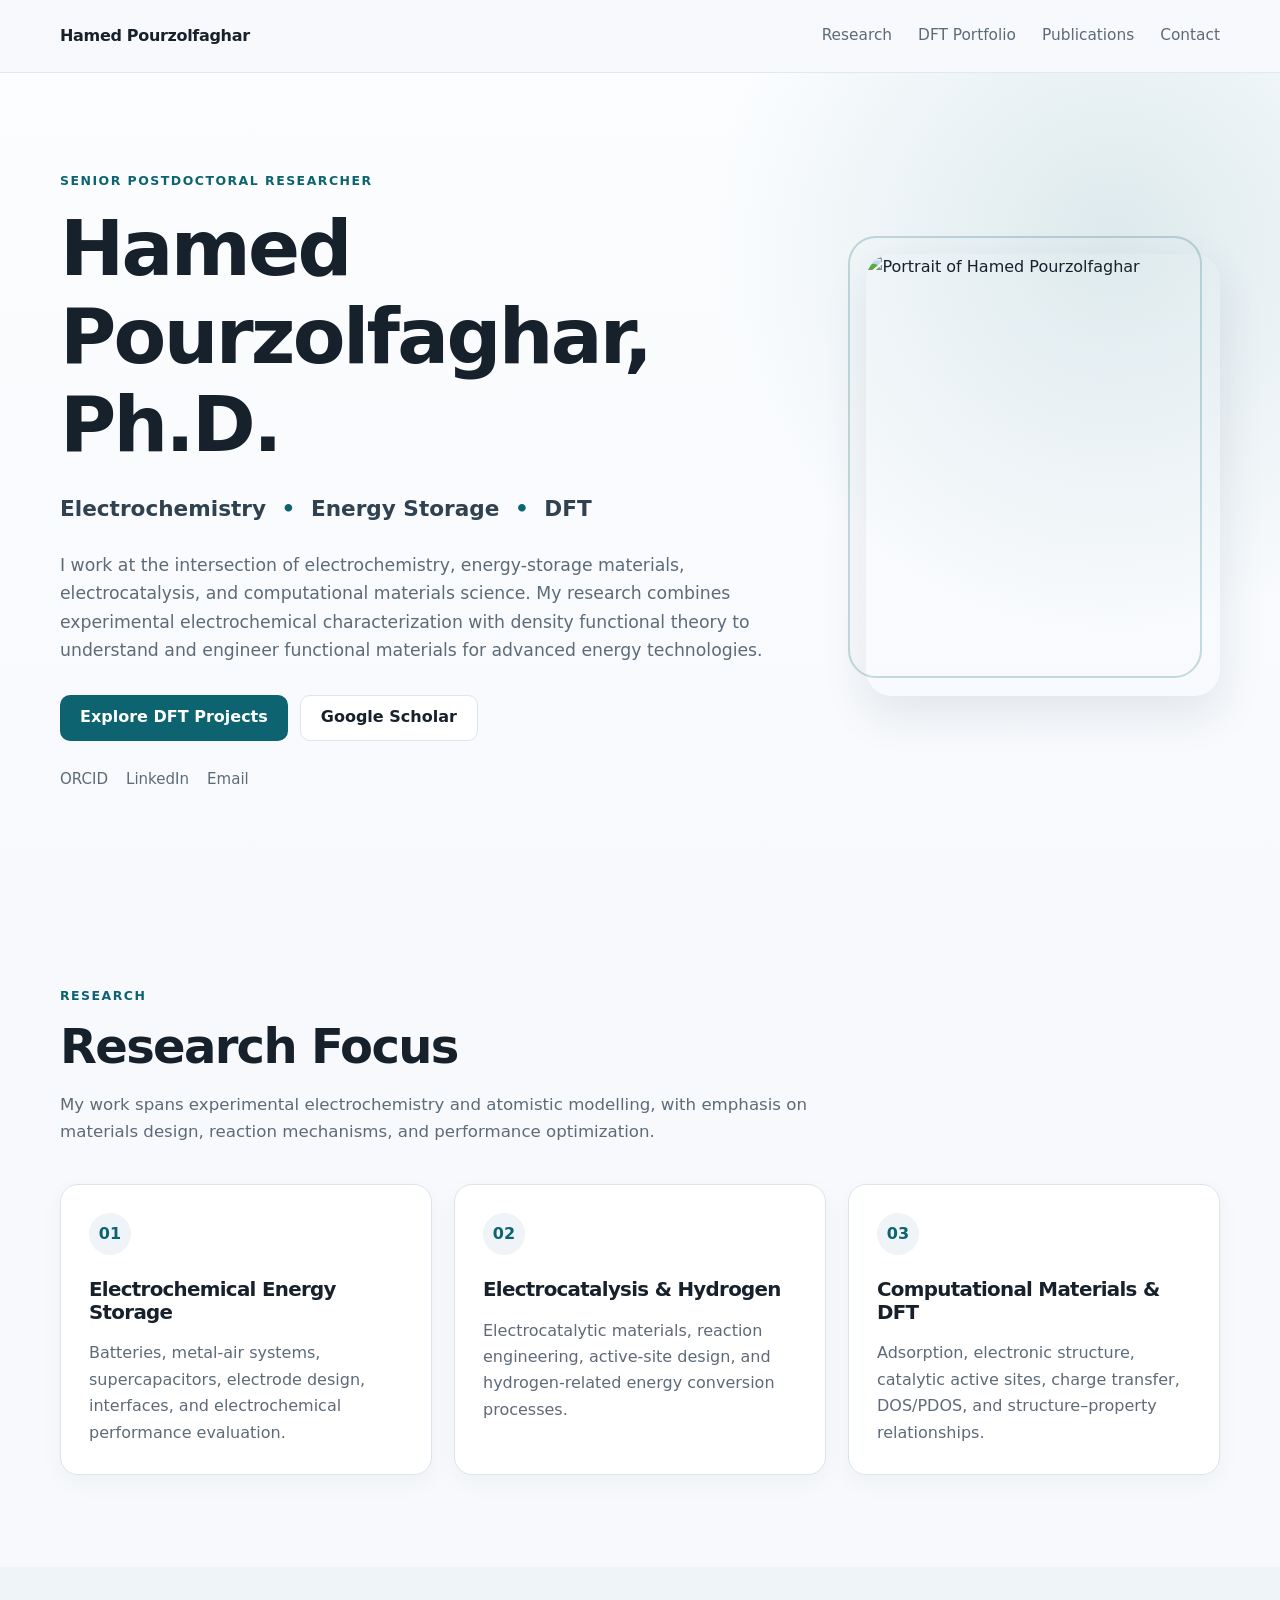
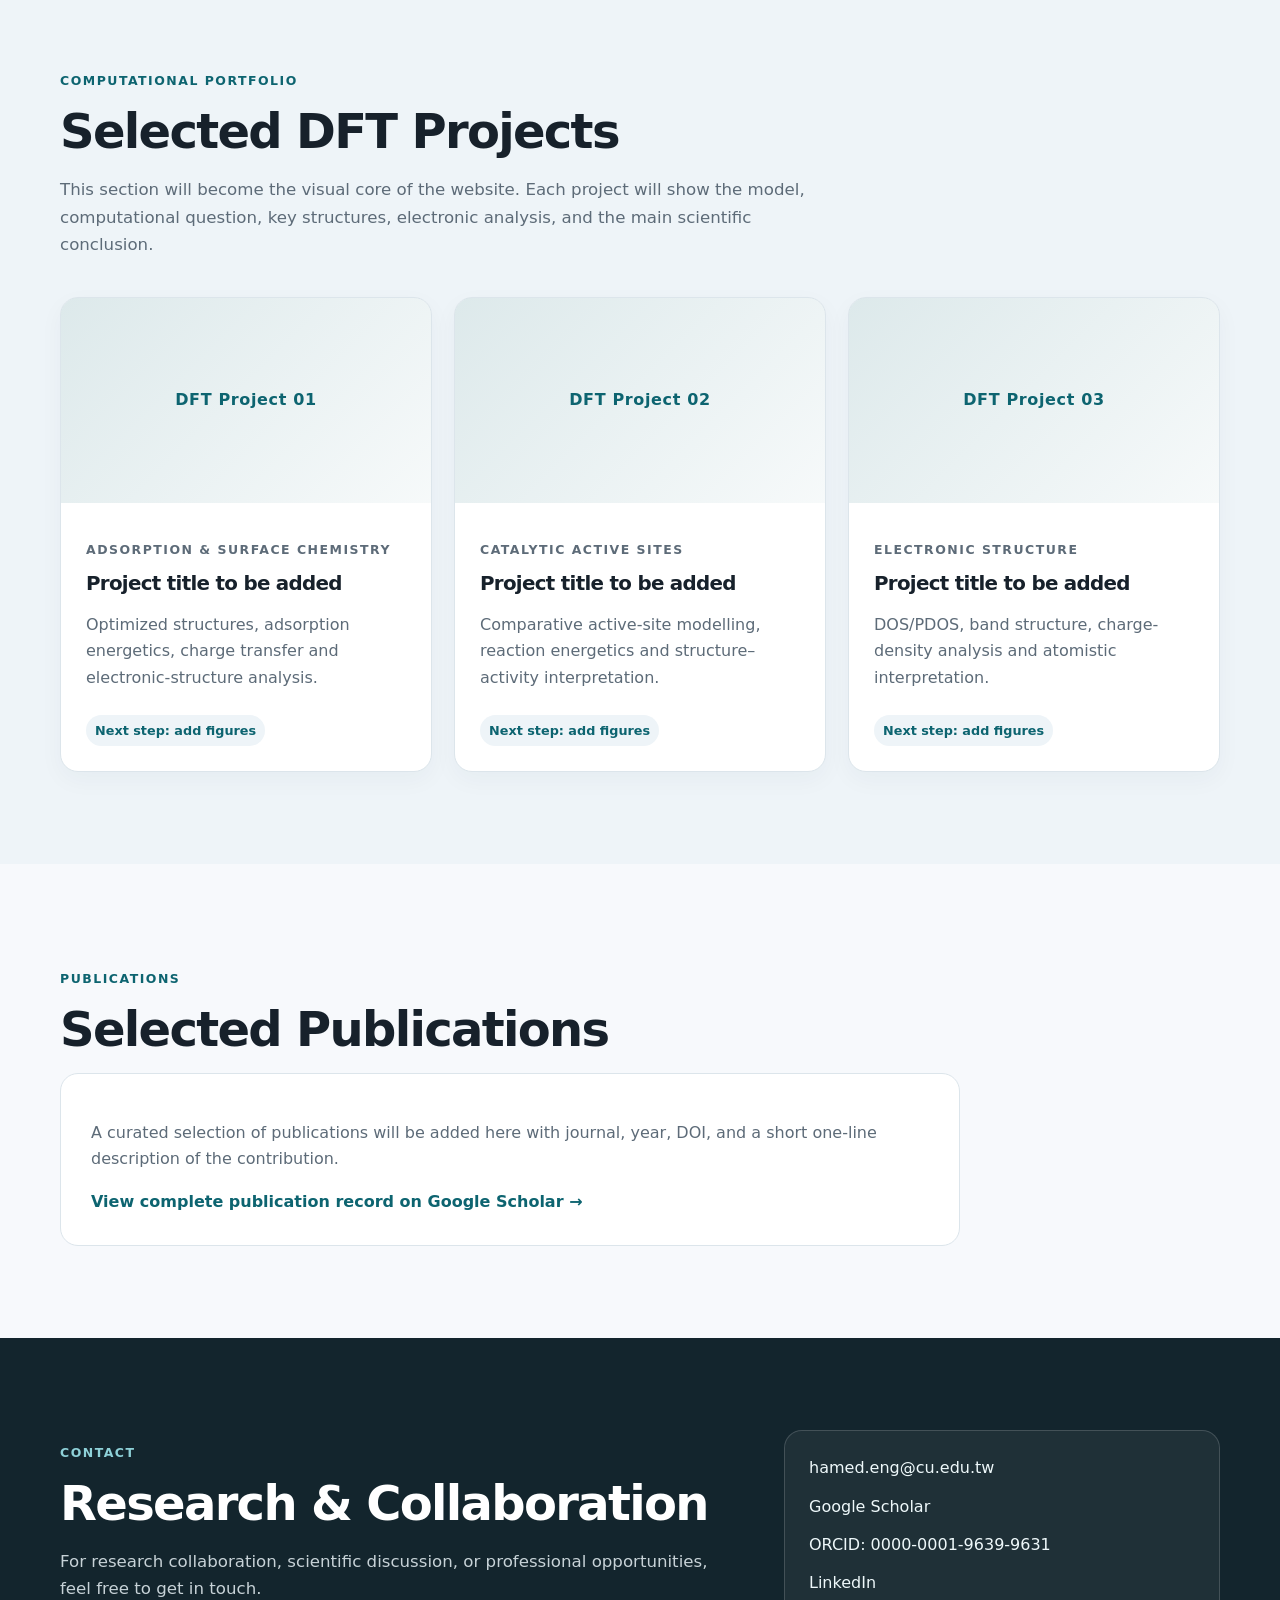
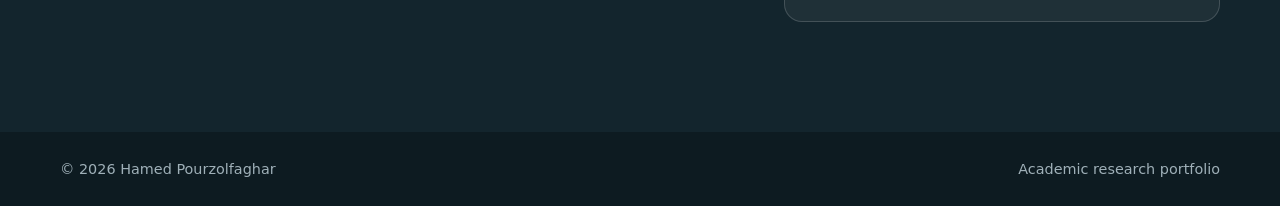
==== index.html @ c86c89e7 "Add files via upload" ====
<!DOCTYPE html>
<html lang="en">
<head>
  <meta charset="UTF-8">
  <meta name="viewport" content="width=device-width, initial-scale=1.0">
  <meta name="description" content="Hamed Pourzolfaghar — Senior Postdoctoral Researcher in Electrochemistry, Energy Storage and Density Functional Theory (DFT).">
  <title>Hamed Pourzolfaghar | Researcher</title>
  <link rel="stylesheet" href="style.css">
</head>
<body>
  <header class="site-header">
    <div class="container nav-wrap">
      <a class="brand" href="#home">Hamed Pourzolfaghar</a>
      <nav class="nav" aria-label="Main navigation">
        <a href="#research">Research</a>
        <a href="#dft">DFT Portfolio</a>
        <a href="#publications">Publications</a>
        <a href="#contact">Contact</a>
      </nav>
    </div>
  </header>

  <main>
    <section class="hero" id="home">
      <div class="container hero-grid">
        <div class="hero-copy">
          <p class="eyebrow">Senior Postdoctoral Researcher</p>
          <h1>Hamed Pourzolfaghar, Ph.D.</h1>
          <p class="tagline">Electrochemistry <span>•</span> Energy Storage <span>•</span> DFT</p>
          <p class="intro">
            I work at the intersection of electrochemistry, energy-storage materials,
            electrocatalysis, and computational materials science. My research combines
            experimental electrochemical characterization with density functional theory
            to understand and engineer functional materials for advanced energy technologies.
          </p>
          <div class="hero-actions">
            <a class="btn primary" href="#dft">Explore DFT Projects</a>
            <a class="btn secondary" href="https://scholar.google.com/citations?user=iEouX6wAAAAJ&hl=en" target="_blank" rel="noopener">Google Scholar</a>
          </div>
          <div class="profile-links">
            <a href="https://orcid.org/0000-0001-9639-9631" target="_blank" rel="noopener">ORCID</a>
            <a href="https://www.linkedin.com/in/hamed-pourzolfaghar-phd-41b83231/" target="_blank" rel="noopener">LinkedIn</a>
            <a href="mailto:hamed.eng@cu.edu.tw">Email</a>
          </div>
        </div>

        <div class="hero-photo-wrap">
          <img class="hero-photo" src="assets/hamed-pourzolfaghar.jpg" alt="Portrait of Hamed Pourzolfaghar">
        </div>
      </div>
    </section>

    <section class="section" id="research">
      <div class="container">
        <p class="section-kicker">Research</p>
        <h2>Research Focus</h2>
        <p class="section-lead">
          My work spans experimental electrochemistry and atomistic modelling, with emphasis
          on materials design, reaction mechanisms, and performance optimization.
        </p>

        <div class="card-grid three">
          <article class="card">
            <div class="card-number">01</div>
            <h3>Electrochemical Energy Storage</h3>
            <p>Batteries, metal-air systems, supercapacitors, electrode design, interfaces, and electrochemical performance evaluation.</p>
          </article>

          <article class="card">
            <div class="card-number">02</div>
            <h3>Electrocatalysis & Hydrogen</h3>
            <p>Electrocatalytic materials, reaction engineering, active-site design, and hydrogen-related energy conversion processes.</p>
          </article>

          <article class="card">
            <div class="card-number">03</div>
            <h3>Computational Materials & DFT</h3>
            <p>Adsorption, electronic structure, catalytic active sites, charge transfer, DOS/PDOS, and structure–property relationships.</p>
          </article>
        </div>
      </div>
    </section>

    <section class="section alt" id="dft">
      <div class="container">
        <p class="section-kicker">Computational Portfolio</p>
        <h2>Selected DFT Projects</h2>
        <p class="section-lead">
          This section will become the visual core of the website. Each project will show
          the model, computational question, key structures, electronic analysis, and the
          main scientific conclusion.
        </p>

        <div class="project-grid">
          <article class="project-card">
            <div class="project-placeholder">DFT Project 01</div>
            <div class="project-content">
              <p class="project-type">Adsorption & Surface Chemistry</p>
              <h3>Project title to be added</h3>
              <p>Optimized structures, adsorption energetics, charge transfer and electronic-structure analysis.</p>
              <span class="status">Next step: add figures</span>
            </div>
          </article>

          <article class="project-card">
            <div class="project-placeholder">DFT Project 02</div>
            <div class="project-content">
              <p class="project-type">Catalytic Active Sites</p>
              <h3>Project title to be added</h3>
              <p>Comparative active-site modelling, reaction energetics and structure–activity interpretation.</p>
              <span class="status">Next step: add figures</span>
            </div>
          </article>

          <article class="project-card">
            <div class="project-placeholder">DFT Project 03</div>
            <div class="project-content">
              <p class="project-type">Electronic Structure</p>
              <h3>Project title to be added</h3>
              <p>DOS/PDOS, band structure, charge-density analysis and atomistic interpretation.</p>
              <span class="status">Next step: add figures</span>
            </div>
          </article>
        </div>
      </div>
    </section>

    <section class="section" id="publications">
      <div class="container">
        <p class="section-kicker">Publications</p>
        <h2>Selected Publications</h2>
        <div class="publication-box">
          <p>
            A curated selection of publications will be added here with journal, year,
            DOI, and a short one-line description of the contribution.
          </p>
          <a class="text-link" href="https://scholar.google.com/citations?user=iEouX6wAAAAJ&hl=en" target="_blank" rel="noopener">
            View complete publication record on Google Scholar →
          </a>
        </div>
      </div>
    </section>

    <section class="section contact-section" id="contact">
      <div class="container contact-grid">
        <div>
          <p class="section-kicker">Contact</p>
          <h2>Research & Collaboration</h2>
          <p class="section-lead">
            For research collaboration, scientific discussion, or professional opportunities,
            feel free to get in touch.
          </p>
        </div>
        <div class="contact-card">
          <a href="mailto:hamed.eng@cu.edu.tw">hamed.eng@cu.edu.tw</a>
          <a href="https://scholar.google.com/citations?user=iEouX6wAAAAJ&hl=en" target="_blank" rel="noopener">Google Scholar</a>
          <a href="https://orcid.org/0000-0001-9639-9631" target="_blank" rel="noopener">ORCID: 0000-0001-9639-9631</a>
          <a href="https://www.linkedin.com/in/hamed-pourzolfaghar-phd-41b83231/" target="_blank" rel="noopener">LinkedIn</a>
        </div>
      </div>
    </section>
  </main>

  <footer>
    <div class="container footer-wrap">
      <span>© <span id="year"></span> Hamed Pourzolfaghar</span>
      <span>Academic research portfolio</span>
    </div>
  </footer>

  <script>
    document.getElementById("year").textContent = new Date().getFullYear();
  </script>
</body>
</html>
---- style.css ----
/* Hamed Pourzolfaghar — academic portfolio */
:root {
  --bg: #f7f9fc;
  --surface: #ffffff;
  --surface-2: #eef4f8;
  --text: #17212b;
  --muted: #5d6b78;
  --accent: #0d6470;
  --accent-dark: #084c55;
  --line: #dce5eb;
  --shadow: 0 18px 45px rgba(25, 51, 64, 0.10);
  --radius: 18px;
  --max: 1160px;
}

* { box-sizing: border-box; }
html { scroll-behavior: smooth; }

body {
  margin: 0;
  font-family: Inter, ui-sans-serif, system-ui, -apple-system, BlinkMacSystemFont, "Segoe UI", sans-serif;
  color: var(--text);
  background: var(--bg);
  line-height: 1.65;
}

a { color: inherit; text-decoration: none; }
img { display: block; max-width: 100%; }

.container {
  width: min(calc(100% - 40px), var(--max));
  margin-inline: auto;
}

.site-header {
  position: sticky;
  top: 0;
  z-index: 100;
  background: rgba(247, 249, 252, 0.92);
  backdrop-filter: blur(12px);
  border-bottom: 1px solid rgba(220, 229, 235, 0.8);
}

.nav-wrap {
  min-height: 72px;
  display: flex;
  align-items: center;
  justify-content: space-between;
  gap: 30px;
}

.brand {
  font-weight: 750;
  letter-spacing: -0.02em;
}

.nav {
  display: flex;
  gap: 26px;
  color: var(--muted);
  font-size: 0.96rem;
}

.nav a:hover { color: var(--accent); }

.hero {
  padding: 86px 0 90px;
  background:
    radial-gradient(circle at 87% 20%, rgba(13, 100, 112, 0.12), transparent 31%),
    linear-gradient(180deg, #fbfdff 0%, var(--bg) 100%);
}

.hero-grid {
  display: grid;
  grid-template-columns: 1.35fr 0.65fr;
  align-items: center;
  gap: 72px;
}

.eyebrow, .section-kicker, .project-type {
  color: var(--accent);
  font-weight: 750;
  text-transform: uppercase;
  letter-spacing: 0.12em;
  font-size: 0.78rem;
}

h1, h2, h3 {
  line-height: 1.15;
  letter-spacing: -0.035em;
  margin-top: 0;
}

h1 {
  font-size: clamp(2.8rem, 6vw, 5rem);
  margin-bottom: 18px;
  max-width: 850px;
}

h2 {
  font-size: clamp(2rem, 4vw, 3rem);
  margin-bottom: 16px;
}

h3 {
  font-size: 1.24rem;
  margin-bottom: 10px;
}

.tagline {
  font-size: clamp(1.05rem, 2vw, 1.35rem);
  font-weight: 650;
  color: #304150;
}

.tagline span {
  color: var(--accent);
  padding: 0 8px;
}

.intro {
  color: var(--muted);
  font-size: 1.08rem;
  max-width: 760px;
  margin: 24px 0 30px;
}

.hero-actions {
  display: flex;
  gap: 12px;
  flex-wrap: wrap;
}

.btn {
  display: inline-flex;
  align-items: center;
  justify-content: center;
  min-height: 46px;
  padding: 0 20px;
  border-radius: 10px;
  font-weight: 700;
}

.btn.primary {
  background: var(--accent);
  color: white;
}

.btn.primary:hover { background: var(--accent-dark); }

.btn.secondary {
  background: var(--surface);
  border: 1px solid var(--line);
}

.profile-links {
  display: flex;
  gap: 18px;
  flex-wrap: wrap;
  margin-top: 26px;
  color: var(--muted);
  font-size: 0.94rem;
}

.profile-links a:hover { color: var(--accent); }

.hero-photo-wrap {
  position: relative;
}

.hero-photo-wrap::before {
  content: "";
  position: absolute;
  inset: -18px 18px 18px -18px;
  border: 2px solid rgba(13, 100, 112, 0.22);
  border-radius: 28px;
  z-index: 0;
}

.hero-photo {
  position: relative;
  z-index: 1;
  width: 100%;
  aspect-ratio: 4 / 5;
  object-fit: cover;
  object-position: 50% 34%;
  border-radius: 26px;
  box-shadow: var(--shadow);
}

.section {
  padding: 92px 0;
}

.section.alt {
  background: var(--surface-2);
}

.section-lead {
  color: var(--muted);
  max-width: 760px;
  margin-bottom: 38px;
  font-size: 1.04rem;
}

.card-grid {
  display: grid;
  gap: 22px;
}

.card-grid.three {
  grid-template-columns: repeat(3, minmax(0, 1fr));
}

.card {
  background: var(--surface);
  border: 1px solid var(--line);
  border-radius: var(--radius);
  padding: 28px;
  box-shadow: 0 8px 24px rgba(30, 54, 68, 0.04);
}

.card-number {
  width: 42px;
  height: 42px;
  display: grid;
  place-items: center;
  border-radius: 50%;
  background: var(--surface-2);
  color: var(--accent);
  font-weight: 800;
  margin-bottom: 24px;
}

.card p {
  color: var(--muted);
  margin-bottom: 0;
}

.project-grid {
  display: grid;
  grid-template-columns: repeat(3, minmax(0, 1fr));
  gap: 22px;
}

.project-card {
  overflow: hidden;
  border-radius: var(--radius);
  border: 1px solid var(--line);
  background: var(--surface);
  box-shadow: 0 8px 24px rgba(30, 54, 68, 0.04);
}

.project-placeholder {
  min-height: 205px;
  display: grid;
  place-items: center;
  background:
    linear-gradient(135deg, rgba(13,100,112,.14), rgba(13,100,112,.035)),
    repeating-linear-gradient(45deg, transparent, transparent 14px, rgba(255,255,255,.5) 14px, rgba(255,255,255,.5) 15px);
  color: var(--accent);
  font-weight: 800;
  letter-spacing: 0.04em;
}

.project-content { padding: 25px; }
.project-content p { color: var(--muted); }

.status {
  display: inline-block;
  margin-top: 8px;
  font-size: 0.8rem;
  font-weight: 700;
  color: var(--accent);
  background: var(--surface-2);
  padding: 5px 9px;
  border-radius: 999px;
}

.publication-box {
  background: var(--surface);
  border: 1px solid var(--line);
  border-radius: var(--radius);
  padding: 30px;
  max-width: 900px;
}

.publication-box p { color: var(--muted); }

.text-link {
  color: var(--accent);
  font-weight: 750;
}

.contact-section {
  background: #13252d;
  color: white;
}

.contact-section .section-kicker { color: #8ed1d8; }
.contact-section .section-lead { color: #c7d2d7; }

.contact-grid {
  display: grid;
  grid-template-columns: 1.2fr 0.8fr;
  gap: 70px;
  align-items: start;
}

.contact-card {
  display: grid;
  gap: 12px;
  padding: 24px;
  border: 1px solid rgba(255,255,255,.16);
  border-radius: var(--radius);
  background: rgba(255,255,255,.05);
}

.contact-card a {
  color: #eef8fa;
  word-break: break-word;
}

.contact-card a:hover { color: #8ed1d8; }

footer {
  background: #0d1b21;
  color: #9fb0b8;
  font-size: .9rem;
}

.footer-wrap {
  min-height: 74px;
  display: flex;
  align-items: center;
  justify-content: space-between;
  gap: 20px;
}

@media (max-width: 900px) {
  .hero-grid,
  .contact-grid {
    grid-template-columns: 1fr;
  }

  .hero-photo-wrap {
    max-width: 440px;
    order: -1;
  }

  .card-grid.three,
  .project-grid {
    grid-template-columns: 1fr;
  }

  .nav {
    gap: 14px;
    font-size: .88rem;
  }
}

@media (max-width: 650px) {
  .site-header {
    position: static;
  }

  .nav-wrap {
    align-items: flex-start;
    flex-direction: column;
    padding: 18px 0;
  }

  .nav {
    flex-wrap: wrap;
  }

  .hero {
    padding-top: 46px;
  }

  .section {
    padding: 68px 0;
  }

  .footer-wrap {
    align-items: flex-start;
    flex-direction: column;
    padding: 20px 0;
  }
}
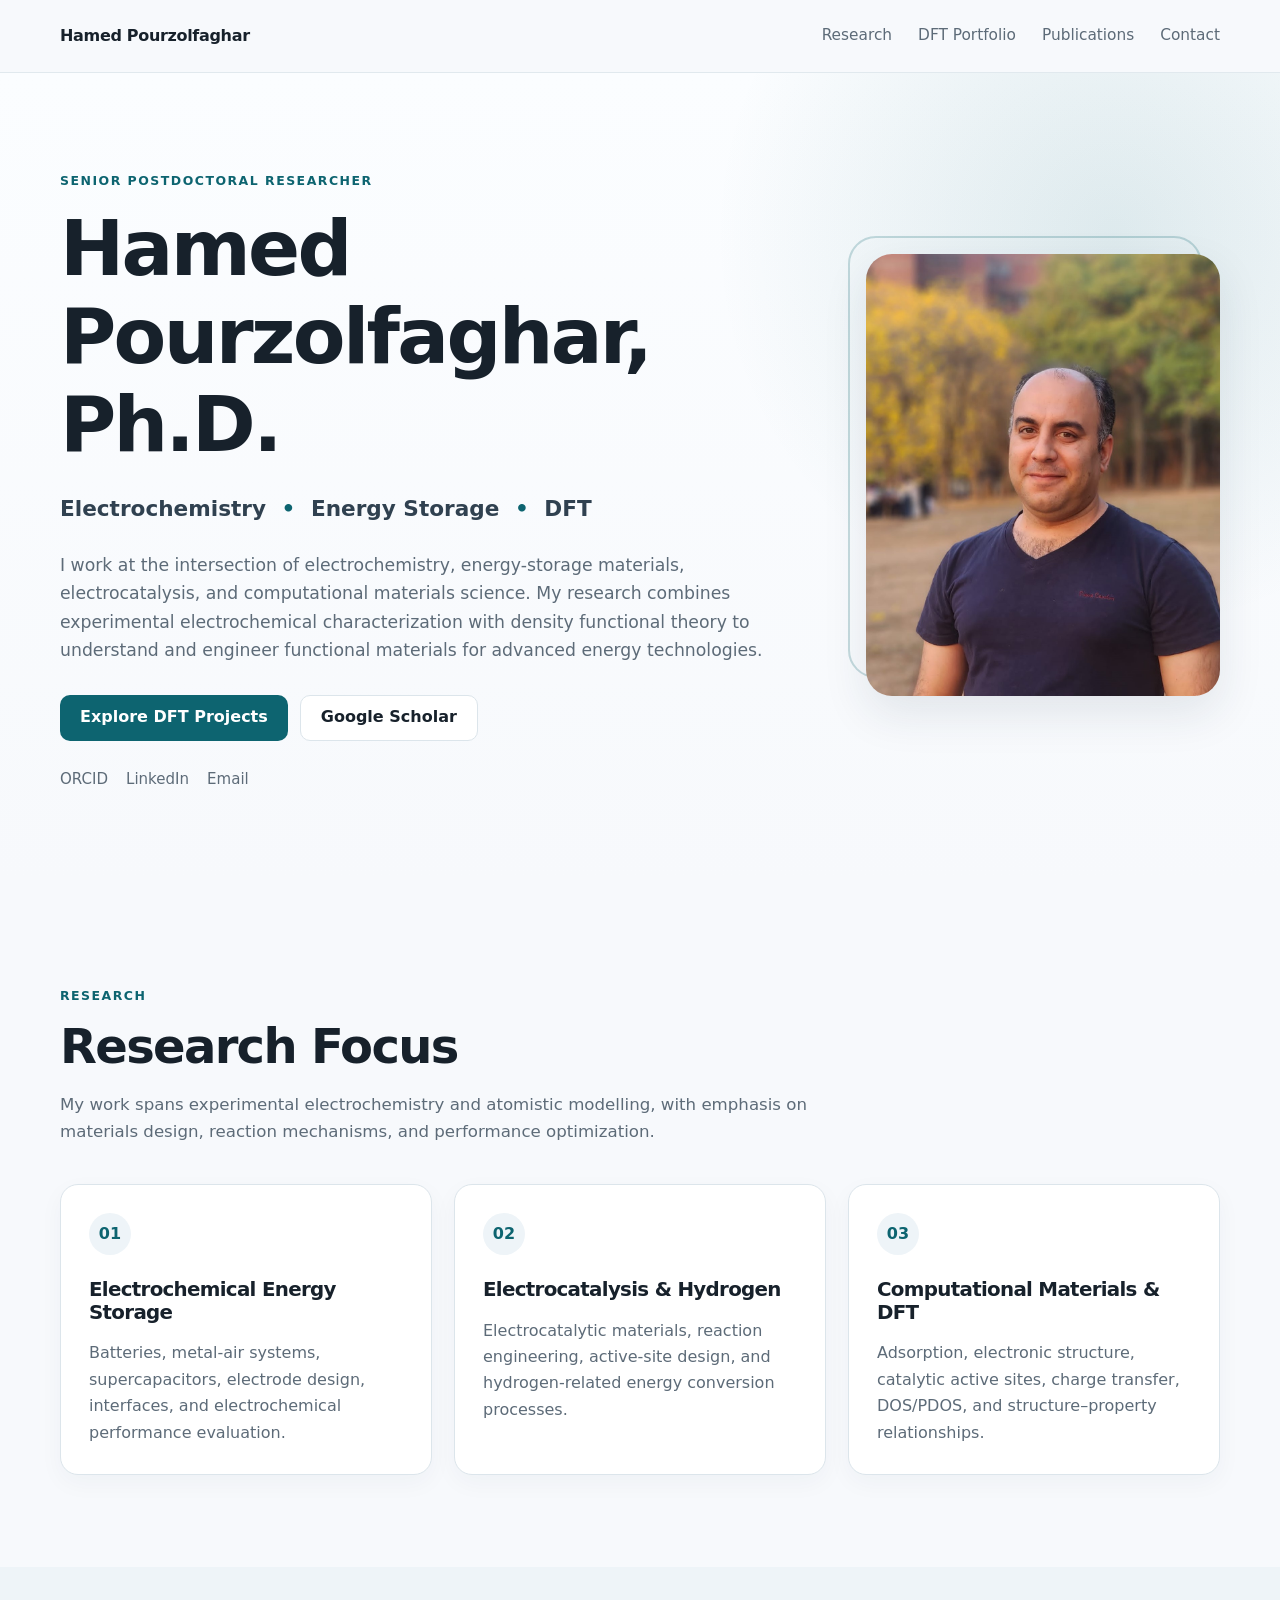
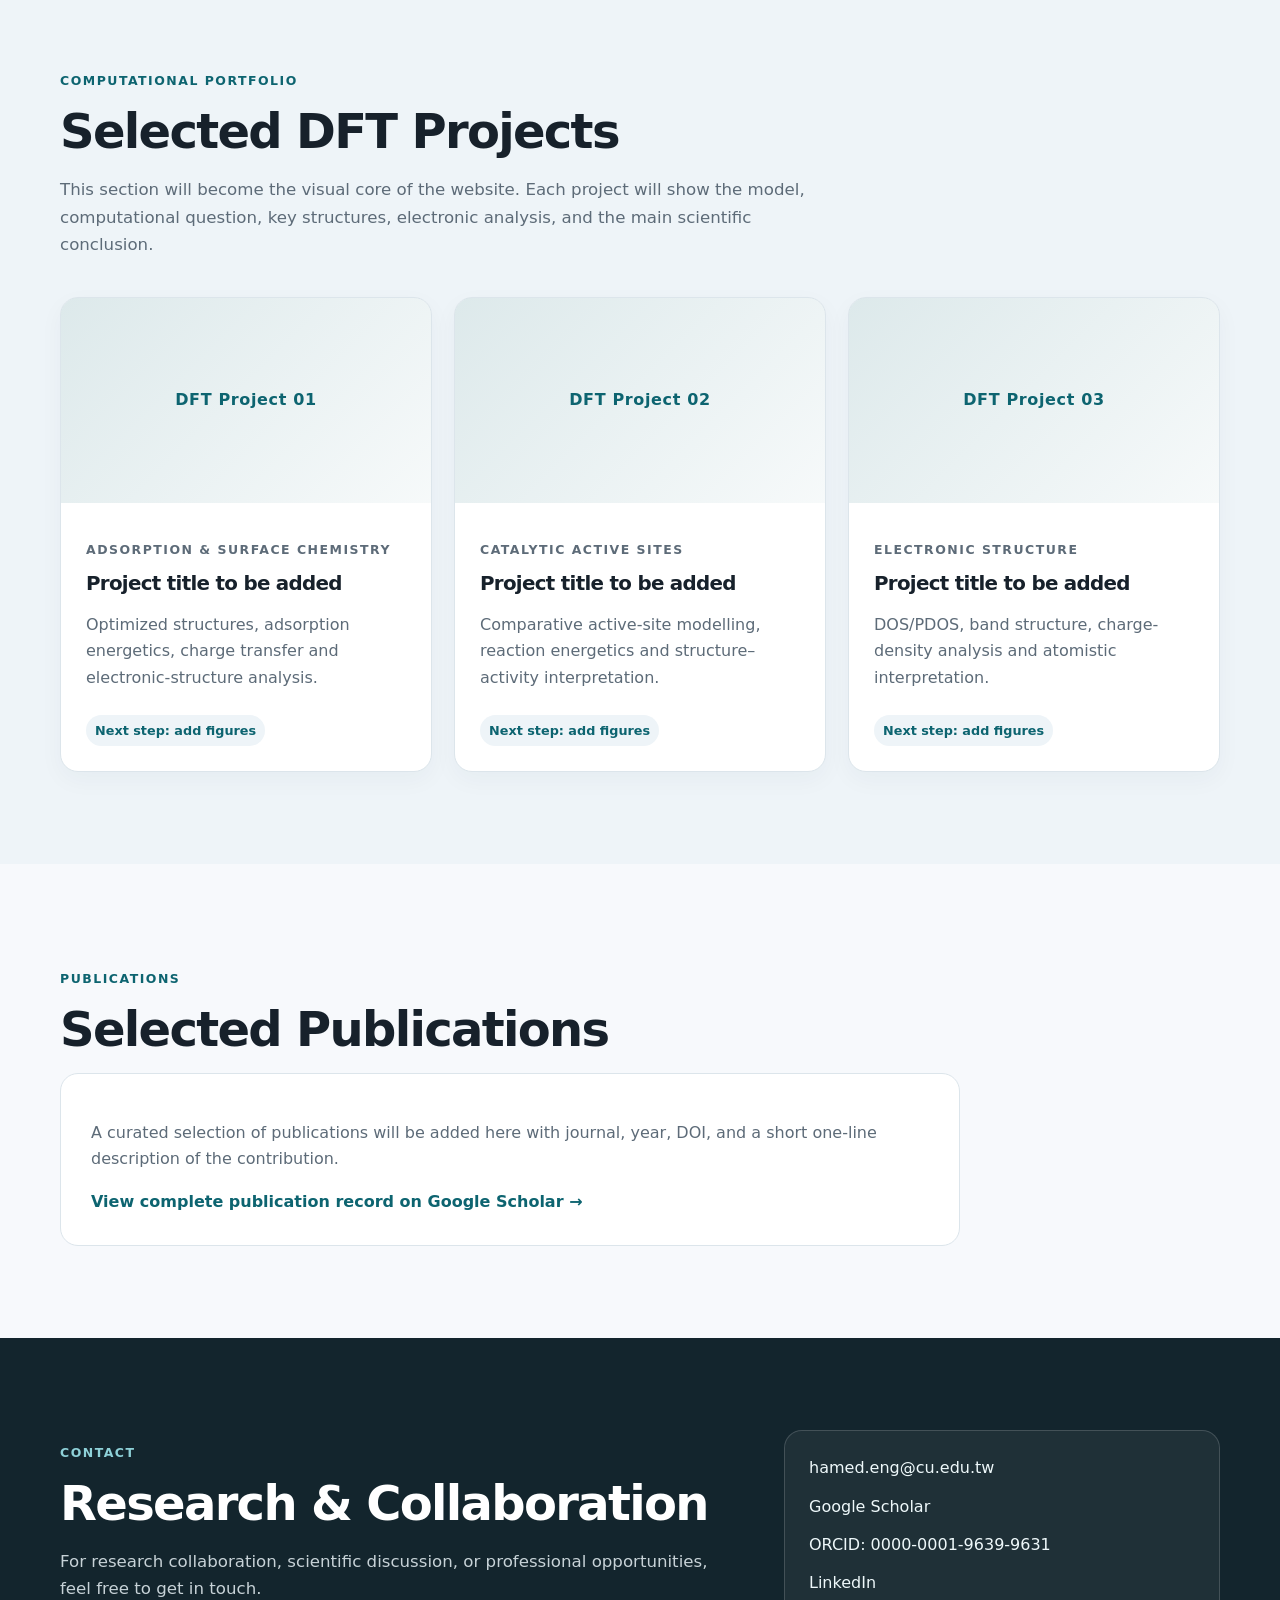
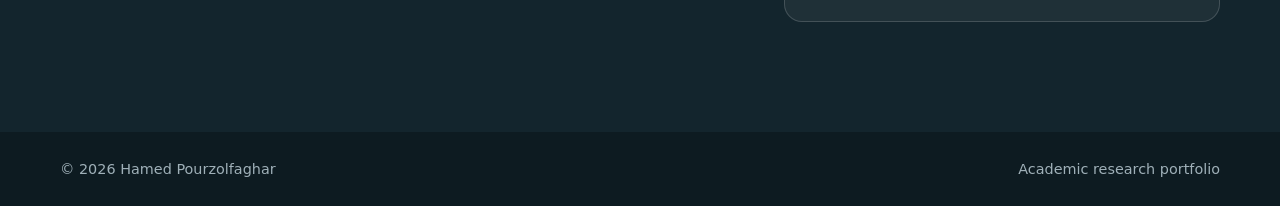
==== commit 1ecf93aa: "Update image source path for hero photo" ====
--- a/index.html
+++ b/index.html
@@ -45,7 +45,7 @@
         </div>
 
         <div class="hero-photo-wrap">
-          <img class="hero-photo" src="assets/hamed-pourzolfaghar.jpg" alt="Portrait of Hamed Pourzolfaghar">
+          <img class="hero-photo" src="hamed-pourzolfaghar.jpg" alt="Portrait of Hamed Pourzolfaghar">
         </div>
       </div>
     </section>
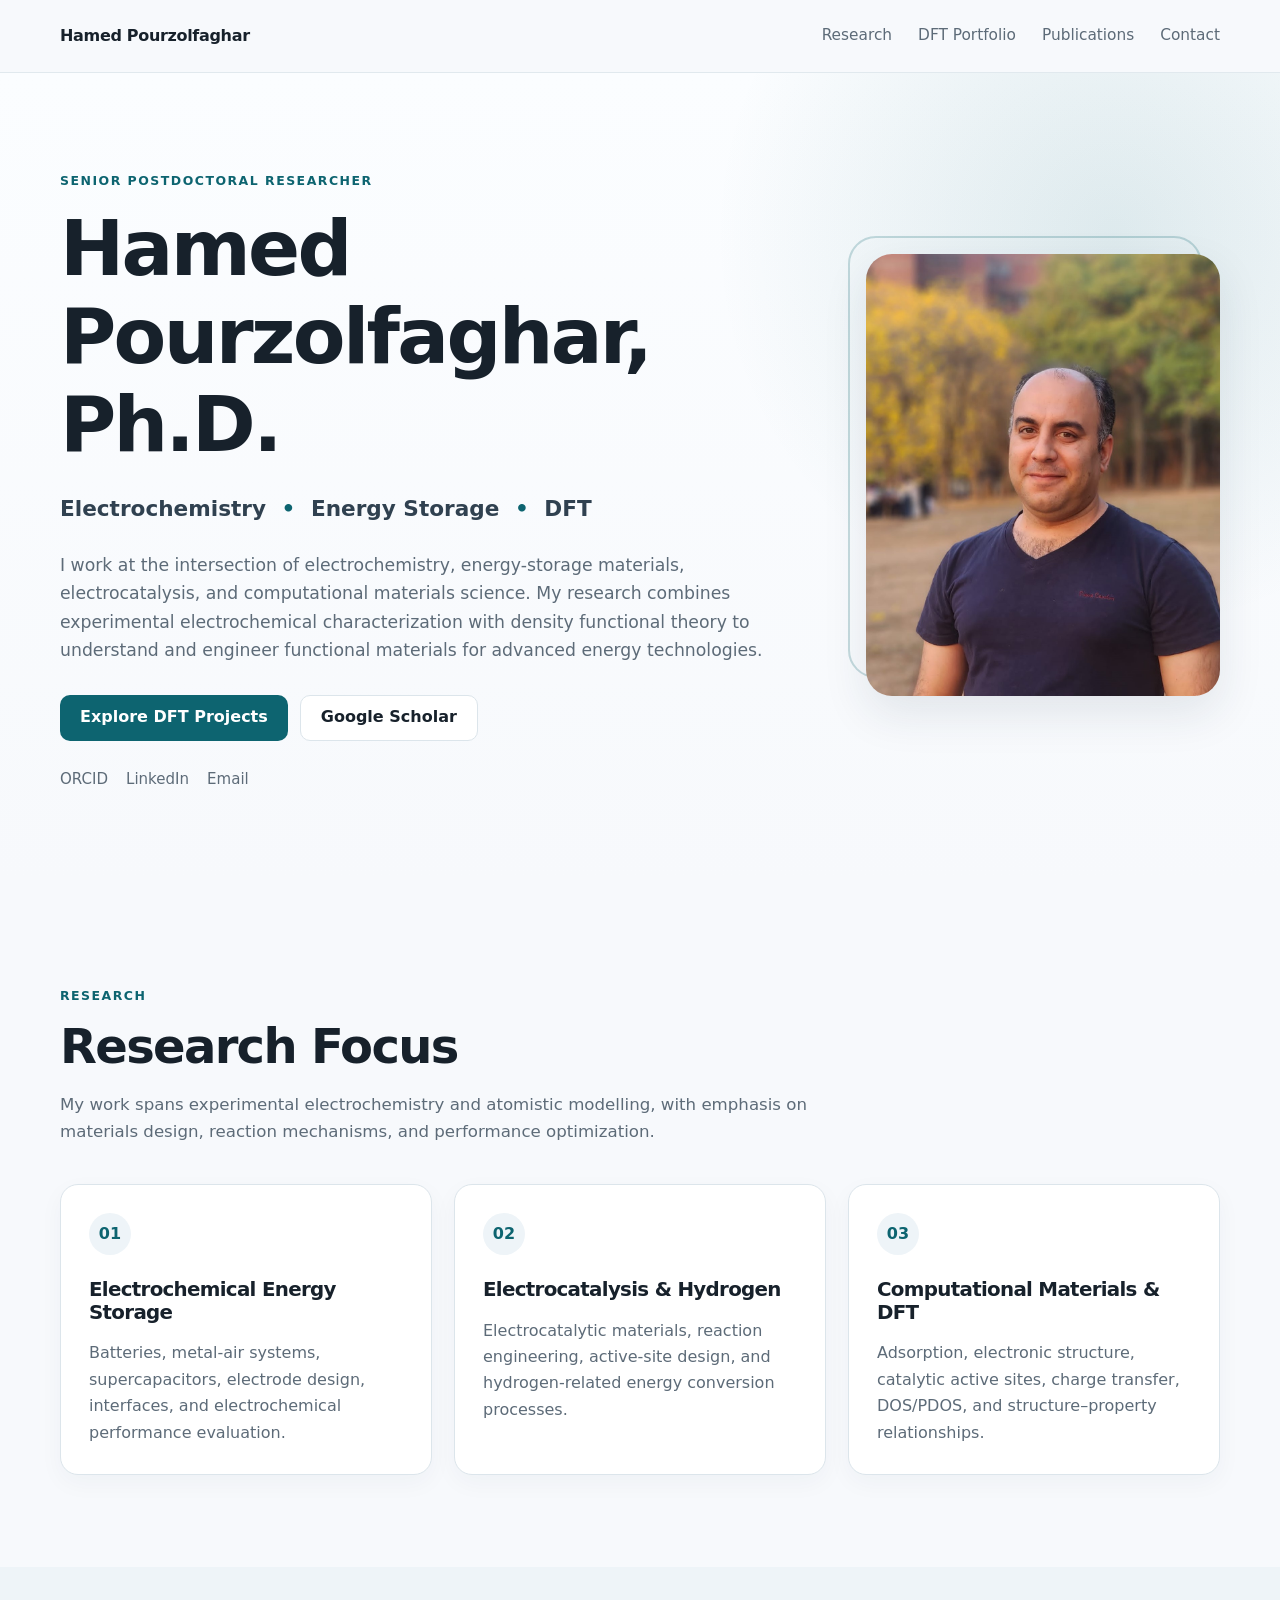
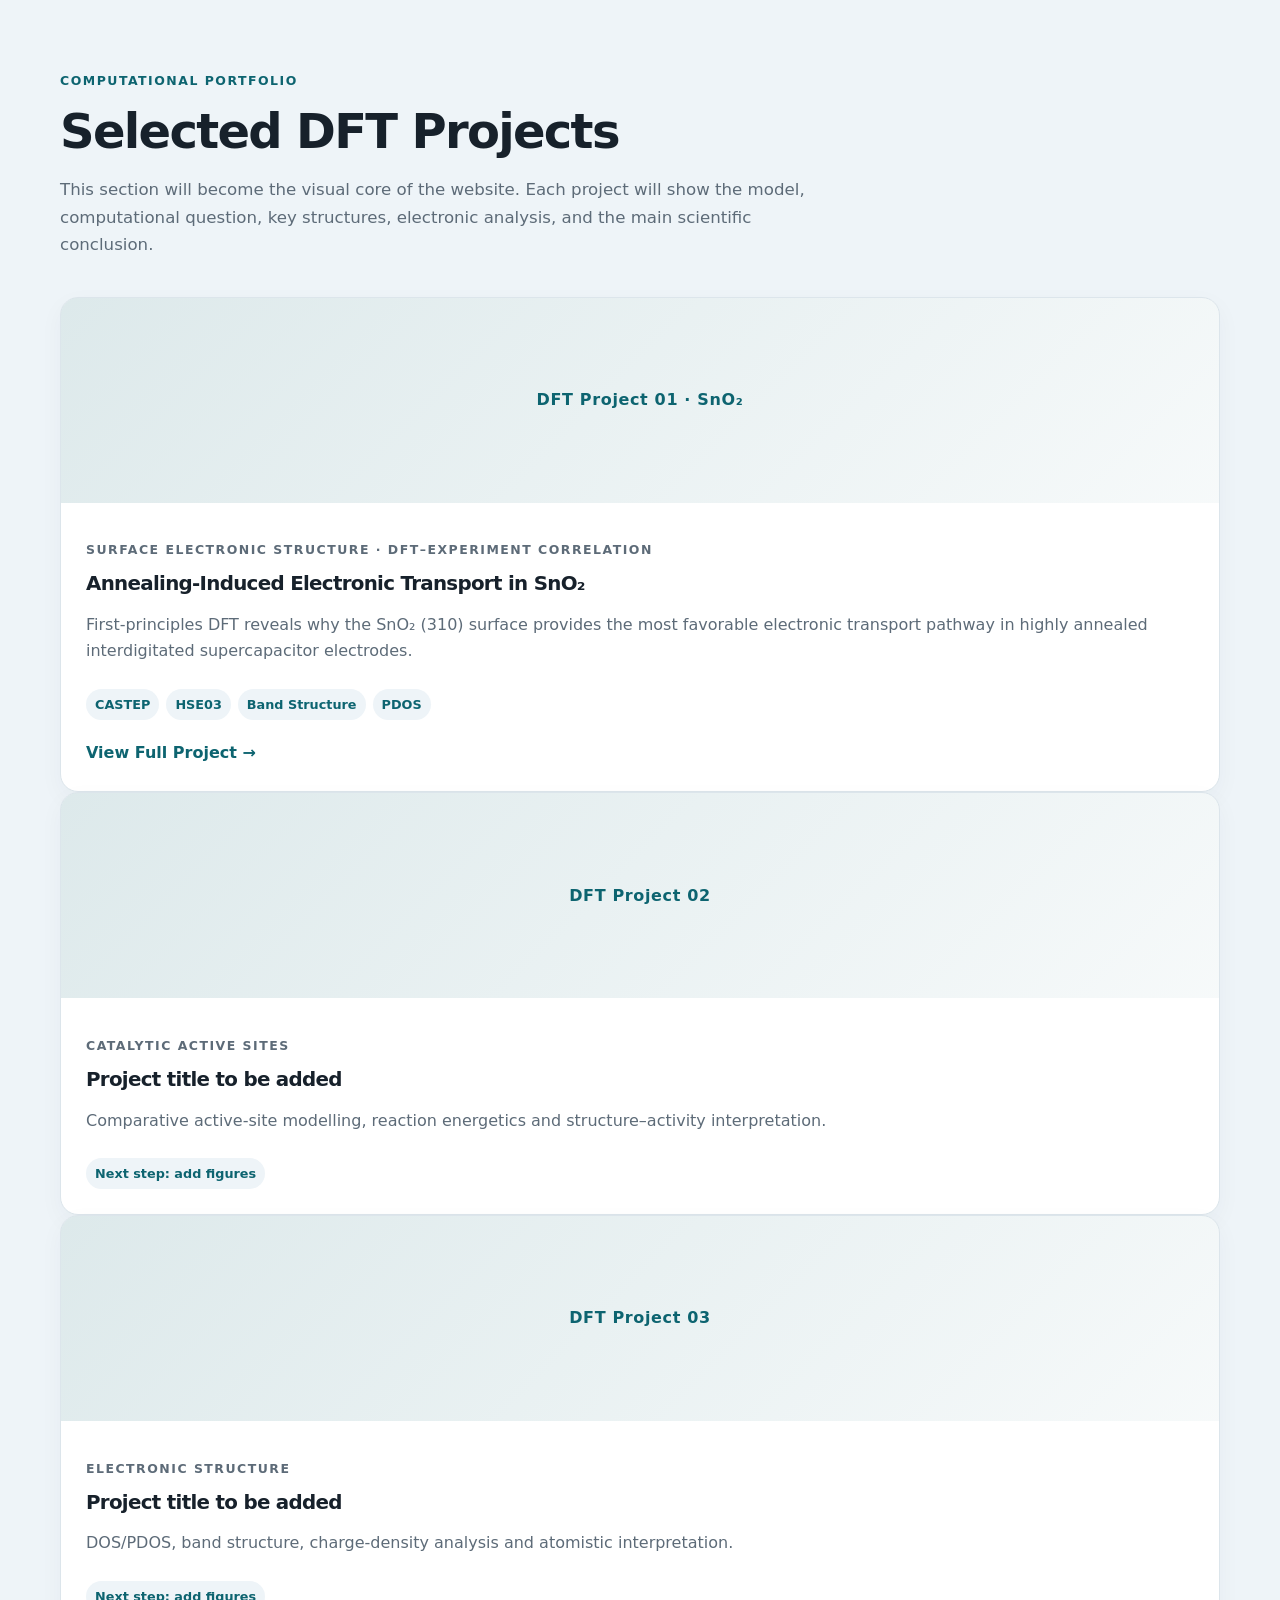
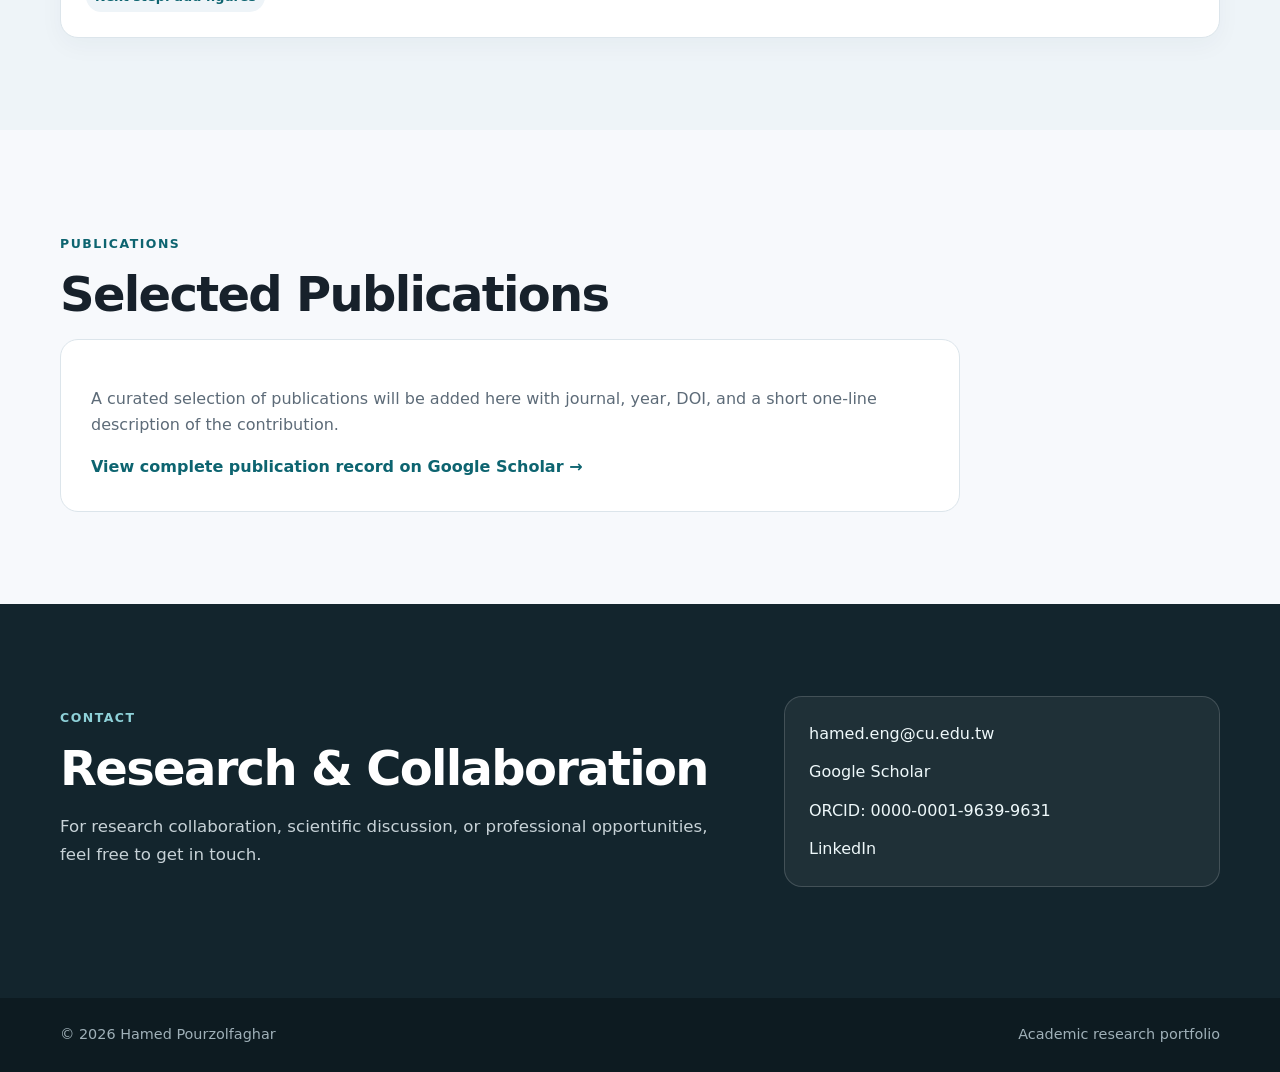
==== commit 5146e669: "Enhance DFT Project 01 details in index.html Added details for DFT Project 01 including title, descr" ====
--- a/index.html
+++ b/index.html
@@ -91,16 +91,36 @@
           main scientific conclusion.
         </p>
 
-        <div class="project-grid">
-          <article class="project-card">
-            <div class="project-placeholder">DFT Project 01</div>
-            <div class="project-content">
-              <p class="project-type">Adsorption & Surface Chemistry</p>
-              <h3>Project title to be added</h3>
-              <p>Optimized structures, adsorption energetics, charge transfer and electronic-structure analysis.</p>
-              <span class="status">Next step: add figures</span>
-            </div>
-          </article>
+<article class="project-card">
+  <div class="project-placeholder">
+    DFT Project 01 · SnO₂
+  </div>
+
+  <div class="project-content">
+    <p class="project-type">
+      Surface Electronic Structure · DFT–Experiment Correlation
+    </p>
+
+    <h3>Annealing-Induced Electronic Transport in SnO₂</h3>
+
+    <p>
+      First-principles DFT reveals why the SnO₂ (310) surface provides
+      the most favorable electronic transport pathway in highly annealed
+      interdigitated supercapacitor electrodes.
+    </p>
+
+    <div style="display:flex; flex-wrap:wrap; gap:7px; margin:16px 0 20px;">
+      <span class="status">CASTEP</span>
+      <span class="status">HSE03</span>
+      <span class="status">Band Structure</span>
+      <span class="status">PDOS</span>
+    </div>
+
+    <a class="text-link" href="dft-project-1.html">
+      View Full Project →
+    </a>
+  </div>
+</article>
 
           <article class="project-card">
             <div class="project-placeholder">DFT Project 02</div>
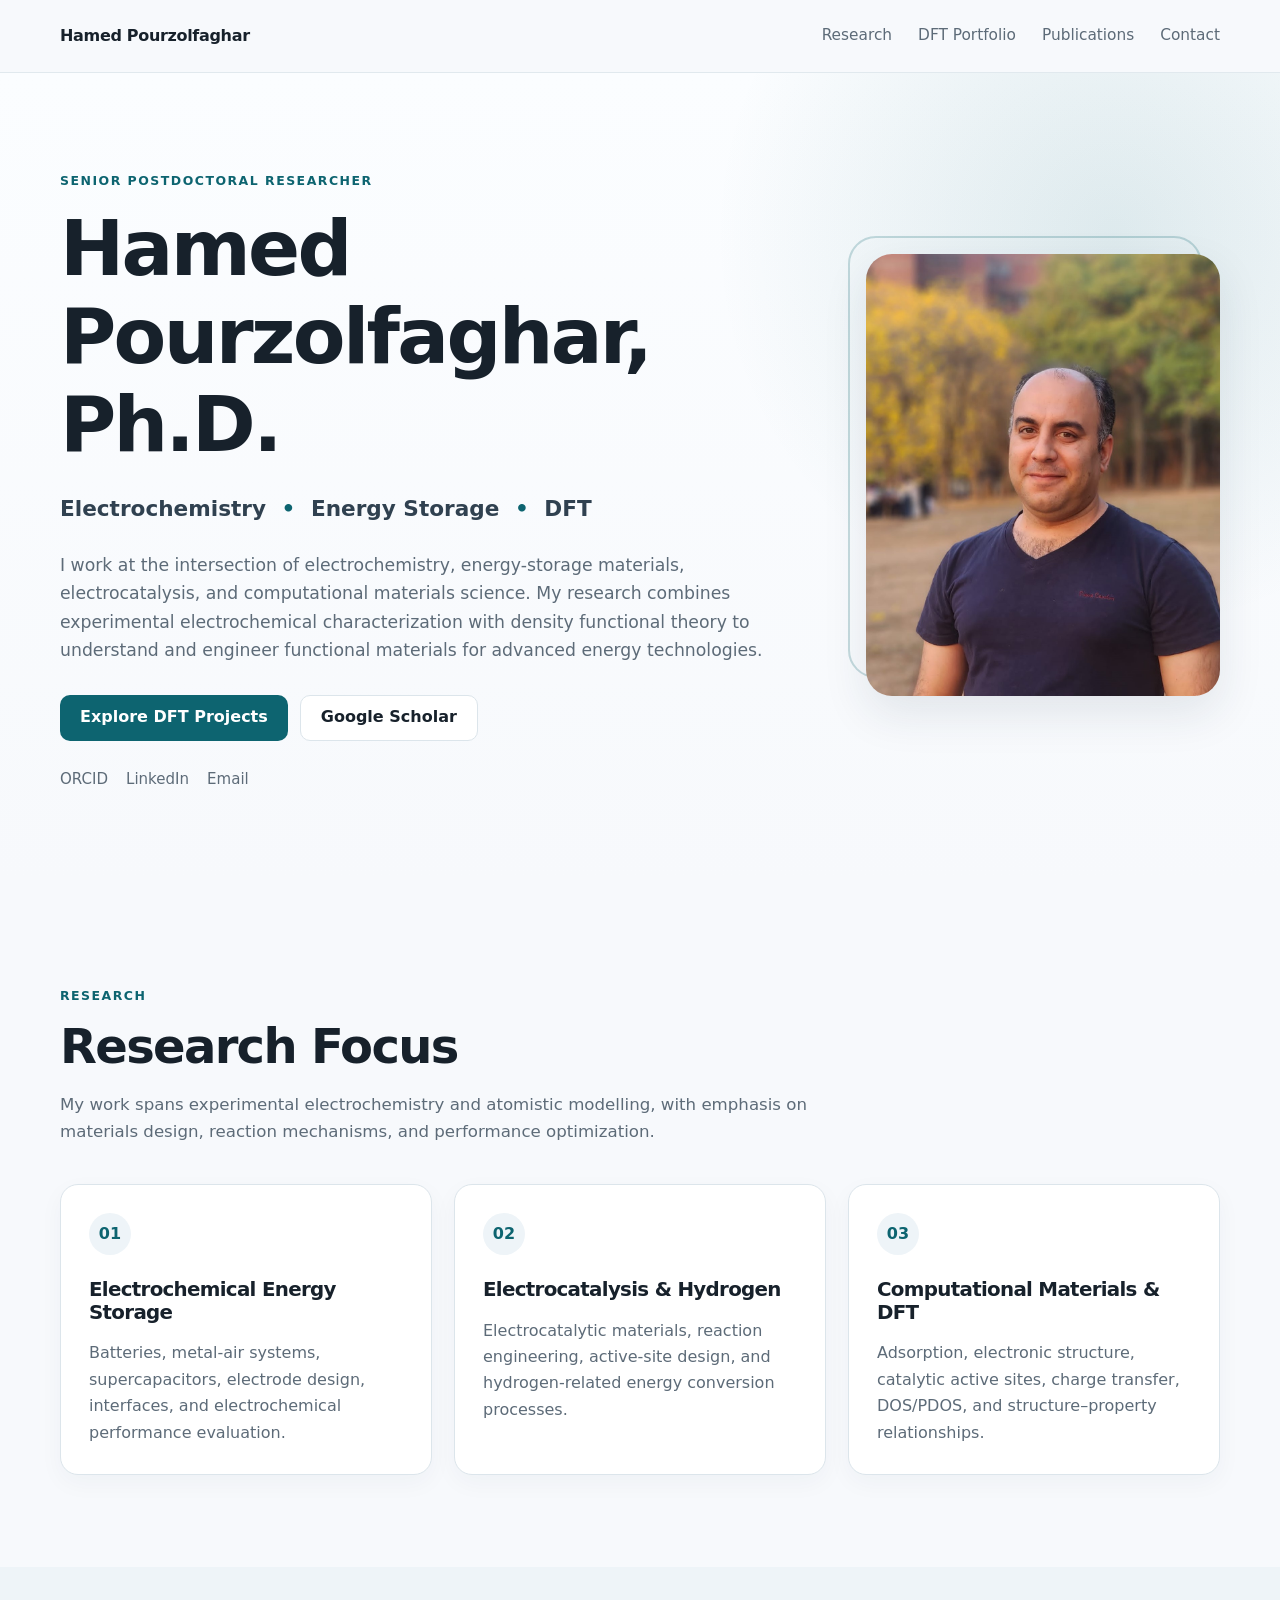
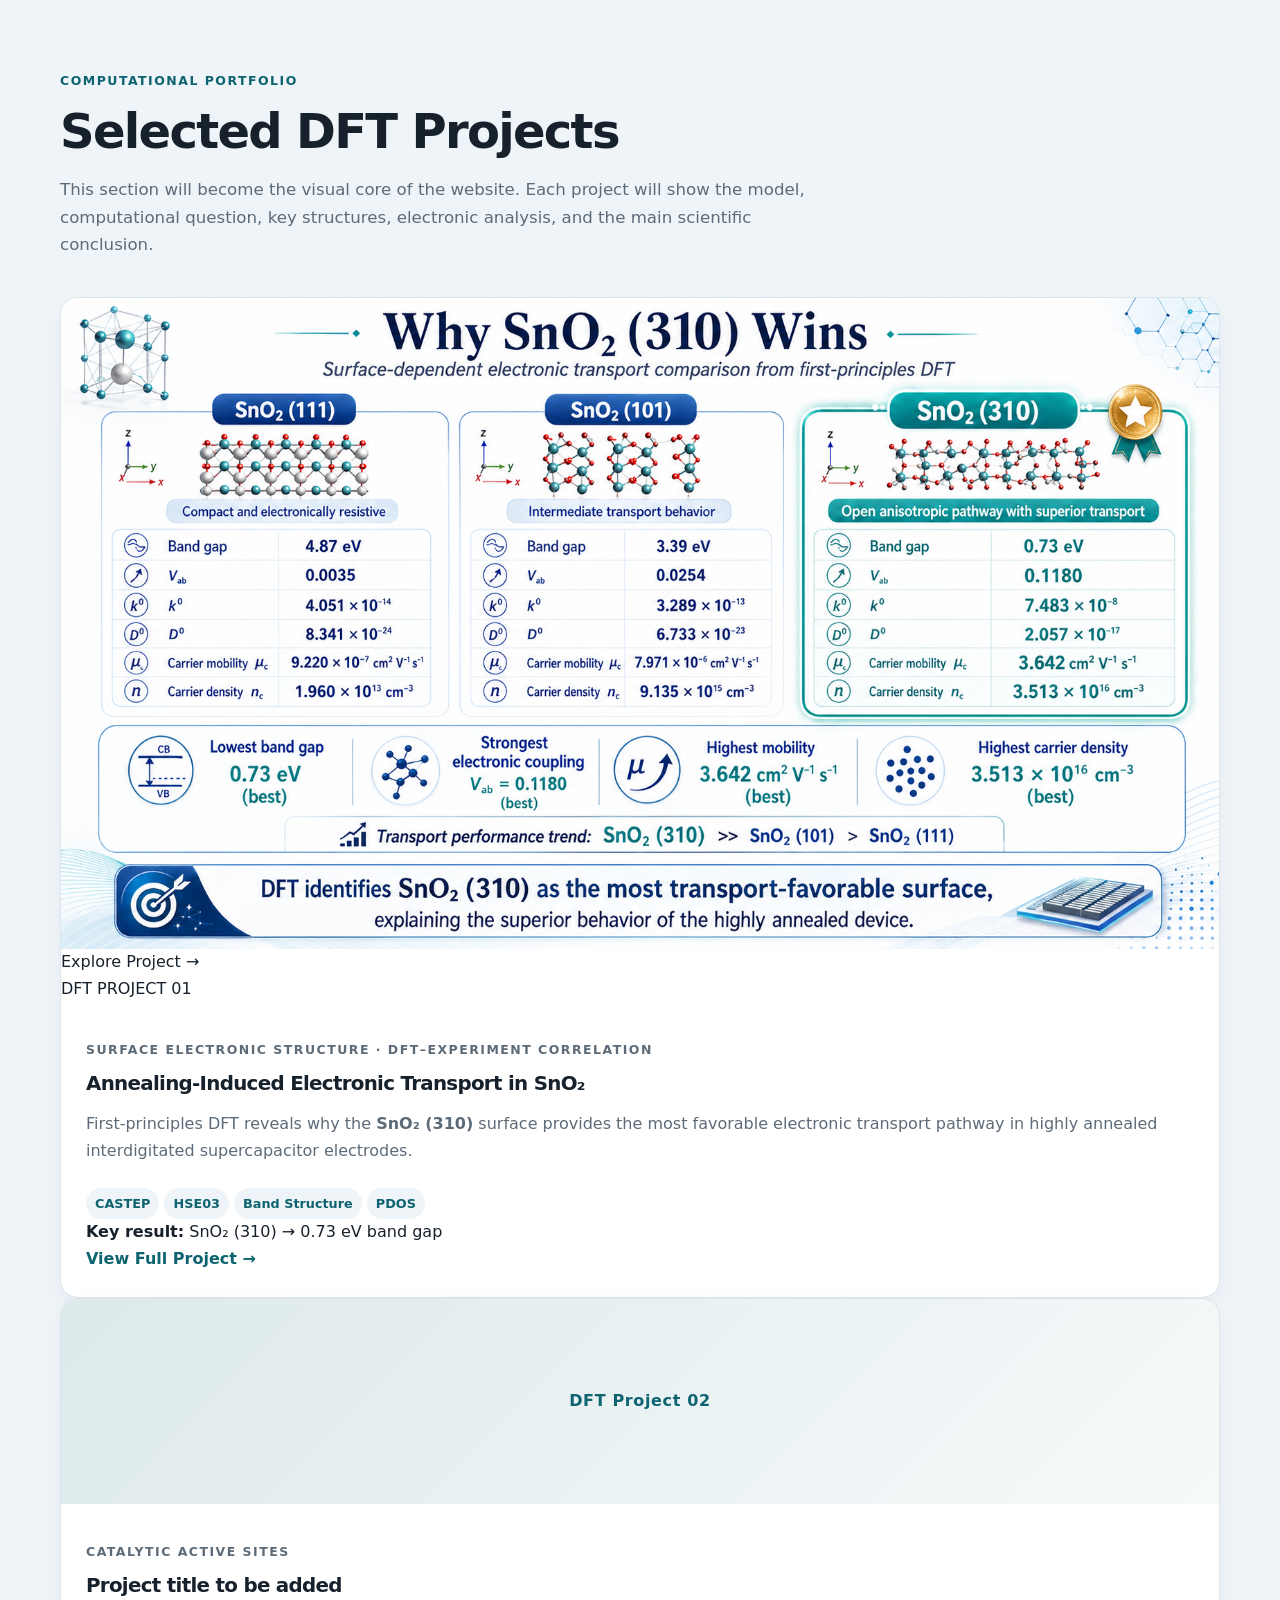
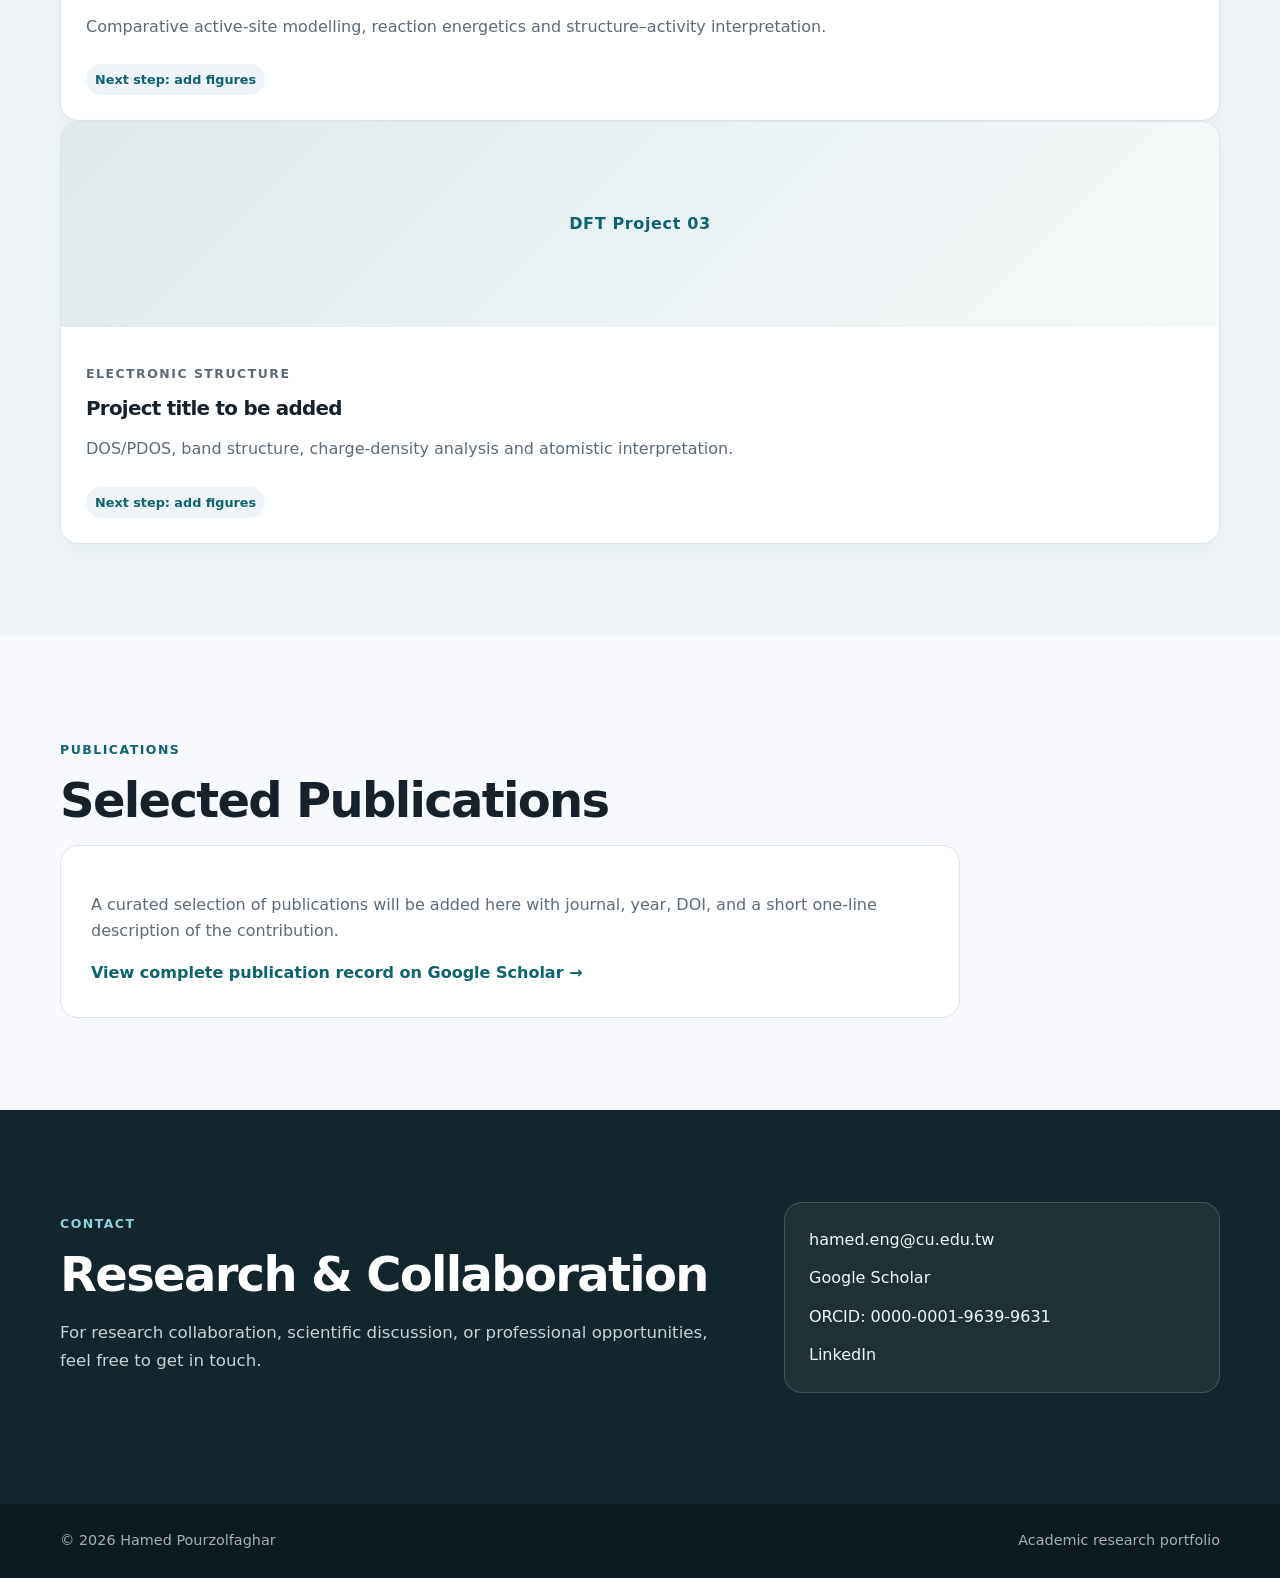
==== commit 3063b01a: "Revamp DFT Project 01 card layout and content Updated project card for DFT Project 01 with enhanced " ====
--- a/index.html
+++ b/index.html
@@ -91,34 +91,63 @@
           main scientific conclusion.
         </p>
 
-<article class="project-card">
-  <div class="project-placeholder">
-    DFT Project 01 · SnO₂
-  </div>
+<article class="project-card dft-feature-card">
+
+  <a class="project-image-link"
+     href="dft-project-1.html"
+     aria-label="View DFT Project 1">
+
+    <div class="project-image-wrap">
+      <img
+        class="project-image"
+        src="why-sno2-310-wins.png"
+        alt="DFT comparison of SnO2 111, 101 and 310 surfaces">
+
+      <div class="project-image-overlay">
+        <span>Explore Project →</span>
+      </div>
+
+      <div class="project-number-badge">
+        DFT PROJECT 01
+      </div>
+    </div>
+
+  </a>
 
   <div class="project-content">
+
     <p class="project-type">
       Surface Electronic Structure · DFT–Experiment Correlation
     </p>
 
-    <h3>Annealing-Induced Electronic Transport in SnO₂</h3>
+    <h3>
+      Annealing-Induced Electronic Transport in SnO₂
+    </h3>
 
     <p>
-      First-principles DFT reveals why the SnO₂ (310) surface provides
-      the most favorable electronic transport pathway in highly annealed
-      interdigitated supercapacitor electrodes.
+      First-principles DFT reveals why the
+      <strong>SnO₂ (310)</strong> surface provides the most favorable
+      electronic transport pathway in highly annealed interdigitated
+      supercapacitor electrodes.
     </p>
 
-    <div style="display:flex; flex-wrap:wrap; gap:7px; margin:16px 0 20px;">
+    <div class="project-tags">
       <span class="status">CASTEP</span>
       <span class="status">HSE03</span>
       <span class="status">Band Structure</span>
       <span class="status">PDOS</span>
     </div>
 
-    <a class="text-link" href="dft-project-1.html">
+    <div class="project-highlight">
+      <strong>Key result:</strong>
+      SnO₂ (310) → 0.73 eV band gap
+    </div>
+
+    <a class="text-link project-view-link"
+       href="dft-project-1.html">
       View Full Project →
     </a>
+
   </div>
 </article>
 
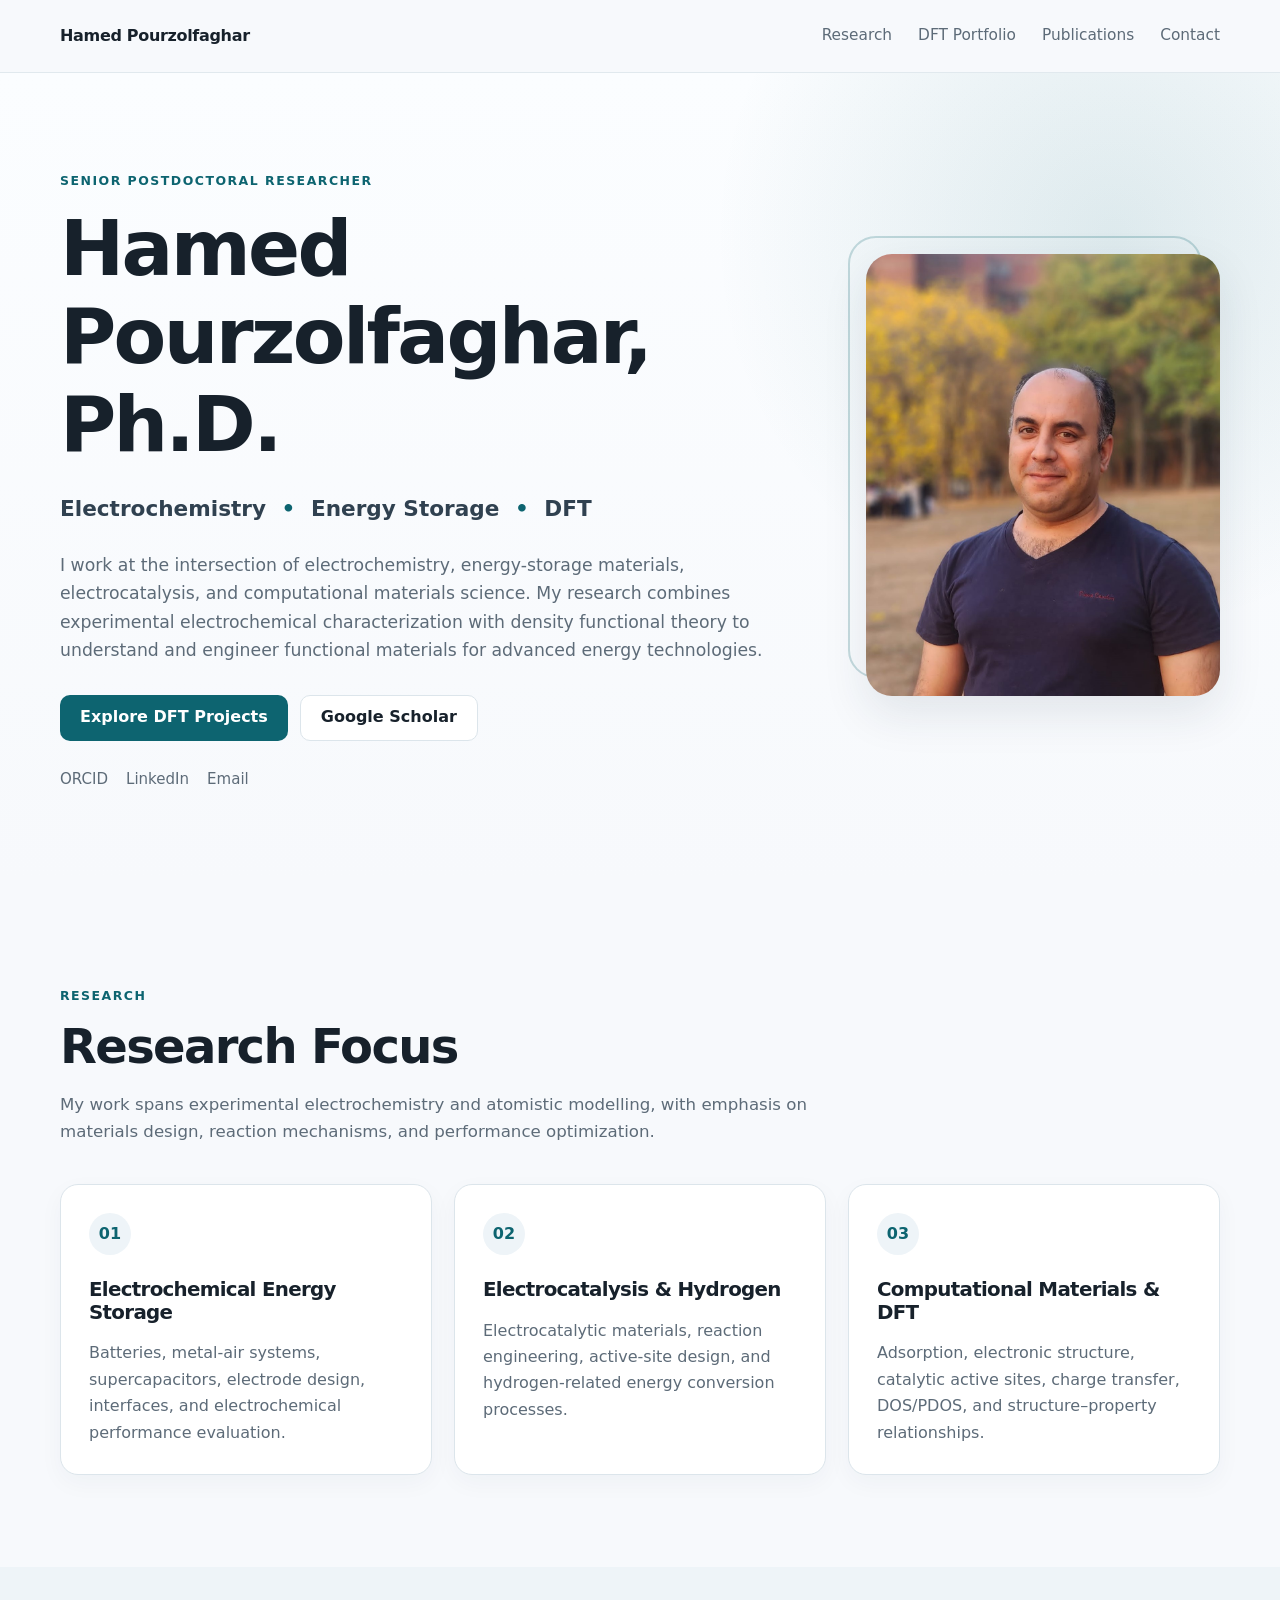
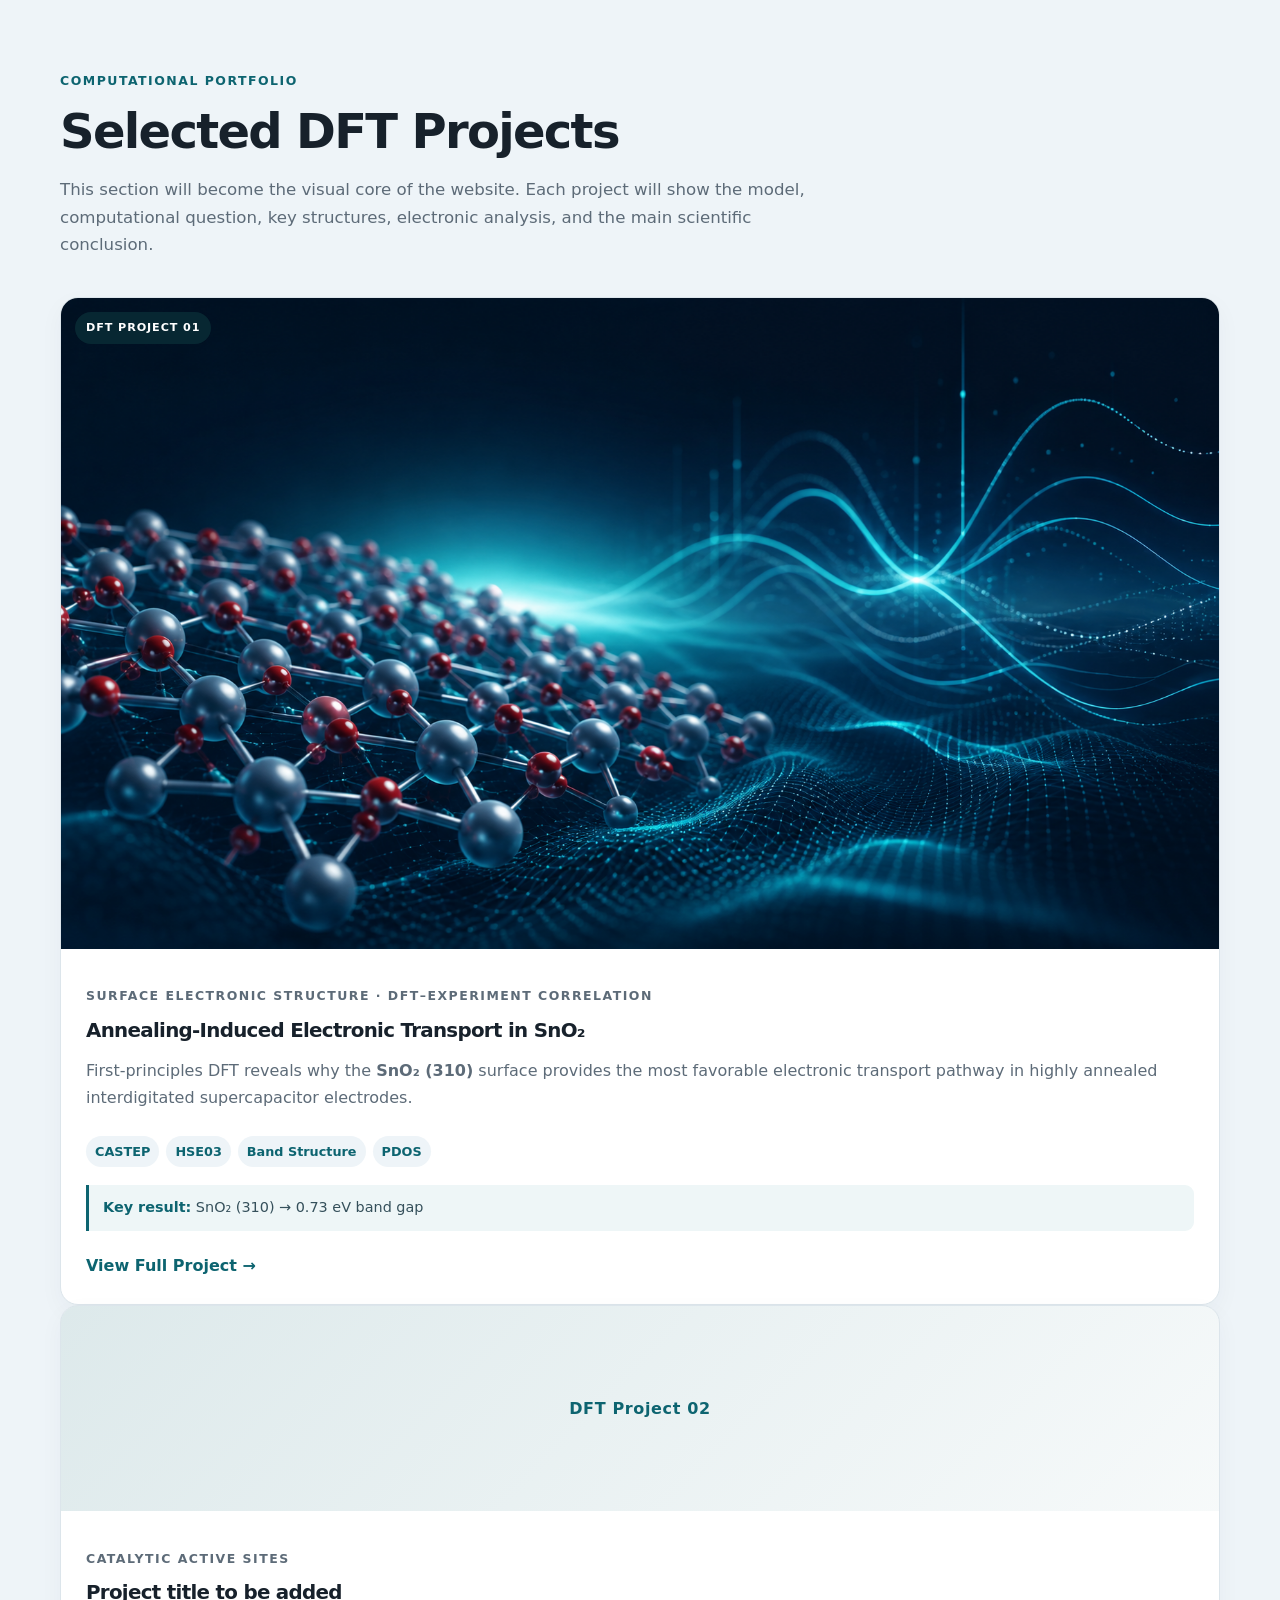
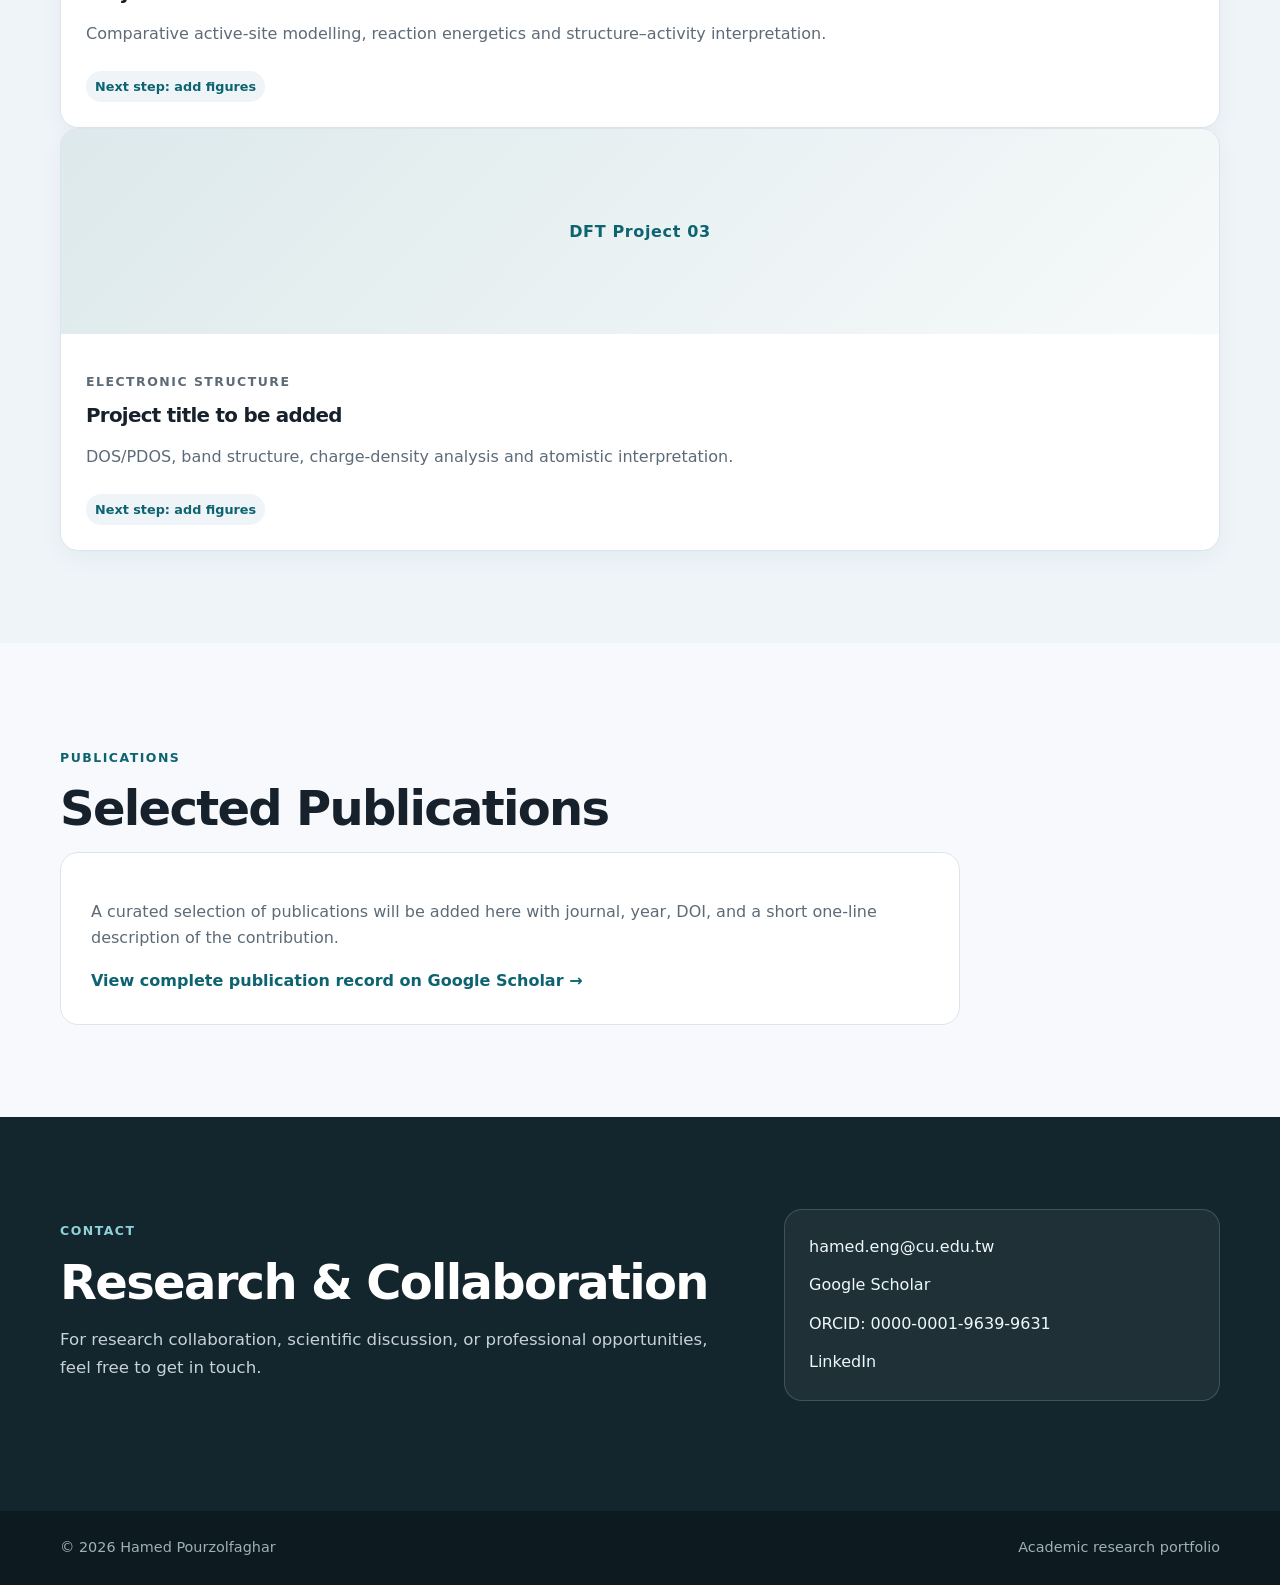
==== commit 2f87f644: "Update project image source and alt text" ====
--- a/index.html
+++ b/index.html
@@ -99,9 +99,9 @@
 
     <div class="project-image-wrap">
       <img
-        class="project-image"
-        src="why-sno2-310-wins.png"
-        alt="DFT comparison of SnO2 111, 101 and 310 surfaces">
+  class="project-image"
+  src="dft-project-cover.png"
+  alt="Computational materials and DFT research">
 
       <div class="project-image-overlay">
         <span>Explore Project →</span>
--- a/style.css
+++ b/style.css
@@ -388,3 +388,170 @@
     padding: 20px 0;
   }
 }
+/* =========================================================
+   DFT PORTFOLIO — FEATURED PROJECT CARD
+   ========================================================= */
+
+.dft-feature-card {
+  overflow: hidden;
+  transition:
+    transform 0.35s ease,
+    box-shadow 0.35s ease,
+    border-color 0.35s ease;
+}
+
+.dft-feature-card:hover {
+  transform: translateY(-7px);
+  box-shadow: 0 22px 48px rgba(24, 57, 70, 0.14);
+  border-color: rgba(13, 100, 112, 0.28);
+}
+
+/* Image */
+
+.project-image-link {
+  display: block;
+}
+
+.project-image-wrap {
+  position: relative;
+  overflow: hidden;
+  aspect-ratio: 16 / 9;
+  background: #eef4f8;
+}
+
+.project-image {
+  width: 100%;
+  height: 100%;
+  object-fit: cover;
+  display: block;
+  transition:
+    transform 0.55s ease,
+    filter 0.55s ease;
+}
+
+.dft-feature-card:hover .project-image {
+  transform: scale(1.045);
+  filter: brightness(0.88);
+}
+
+/* Overlay */
+
+.project-image-overlay {
+  position: absolute;
+  inset: 0;
+  display: flex;
+  align-items: center;
+  justify-content: center;
+
+  background: linear-gradient(
+    180deg,
+    rgba(6, 28, 36, 0.02),
+    rgba(6, 28, 36, 0.68)
+  );
+
+  opacity: 0;
+  transition: opacity 0.35s ease;
+}
+
+.project-image-overlay span {
+  color: white;
+  font-weight: 800;
+  font-size: 1rem;
+
+  padding: 10px 17px;
+  border: 1px solid rgba(255,255,255,0.55);
+  border-radius: 999px;
+
+  background: rgba(255,255,255,0.12);
+  backdrop-filter: blur(6px);
+
+  transform: translateY(12px);
+  transition: transform 0.35s ease;
+}
+
+.dft-feature-card:hover .project-image-overlay {
+  opacity: 1;
+}
+
+.dft-feature-card:hover .project-image-overlay span {
+  transform: translateY(0);
+}
+
+/* Project number */
+
+.project-number-badge {
+  position: absolute;
+  top: 14px;
+  left: 14px;
+
+  padding: 7px 11px;
+
+  border-radius: 999px;
+
+  background: rgba(8, 43, 53, 0.90);
+  color: white;
+
+  font-size: 0.70rem;
+  font-weight: 800;
+  letter-spacing: 0.08em;
+
+  backdrop-filter: blur(6px);
+}
+
+/* Tags */
+
+.project-tags {
+  display: flex;
+  flex-wrap: wrap;
+  gap: 7px;
+  margin: 17px 0;
+}
+
+/* Scientific highlight */
+
+.project-highlight {
+  margin: 18px 0;
+
+  padding: 11px 14px;
+
+  border-left: 3px solid var(--accent);
+
+  background: #eef6f7;
+
+  color: #35505b;
+
+  font-size: 0.90rem;
+
+  border-radius: 0 9px 9px 0;
+}
+
+.project-highlight strong {
+  color: var(--accent);
+}
+
+/* View project */
+
+.project-view-link {
+  display: inline-block;
+  margin-top: 4px;
+  transition: transform 0.25s ease;
+}
+
+.project-view-link:hover {
+  transform: translateX(5px);
+}
+
+
+/* Mobile */
+
+@media (max-width: 650px) {
+
+  .dft-feature-card:hover {
+    transform: none;
+  }
+
+  .project-image-overlay {
+    display: none;
+  }
+
+}
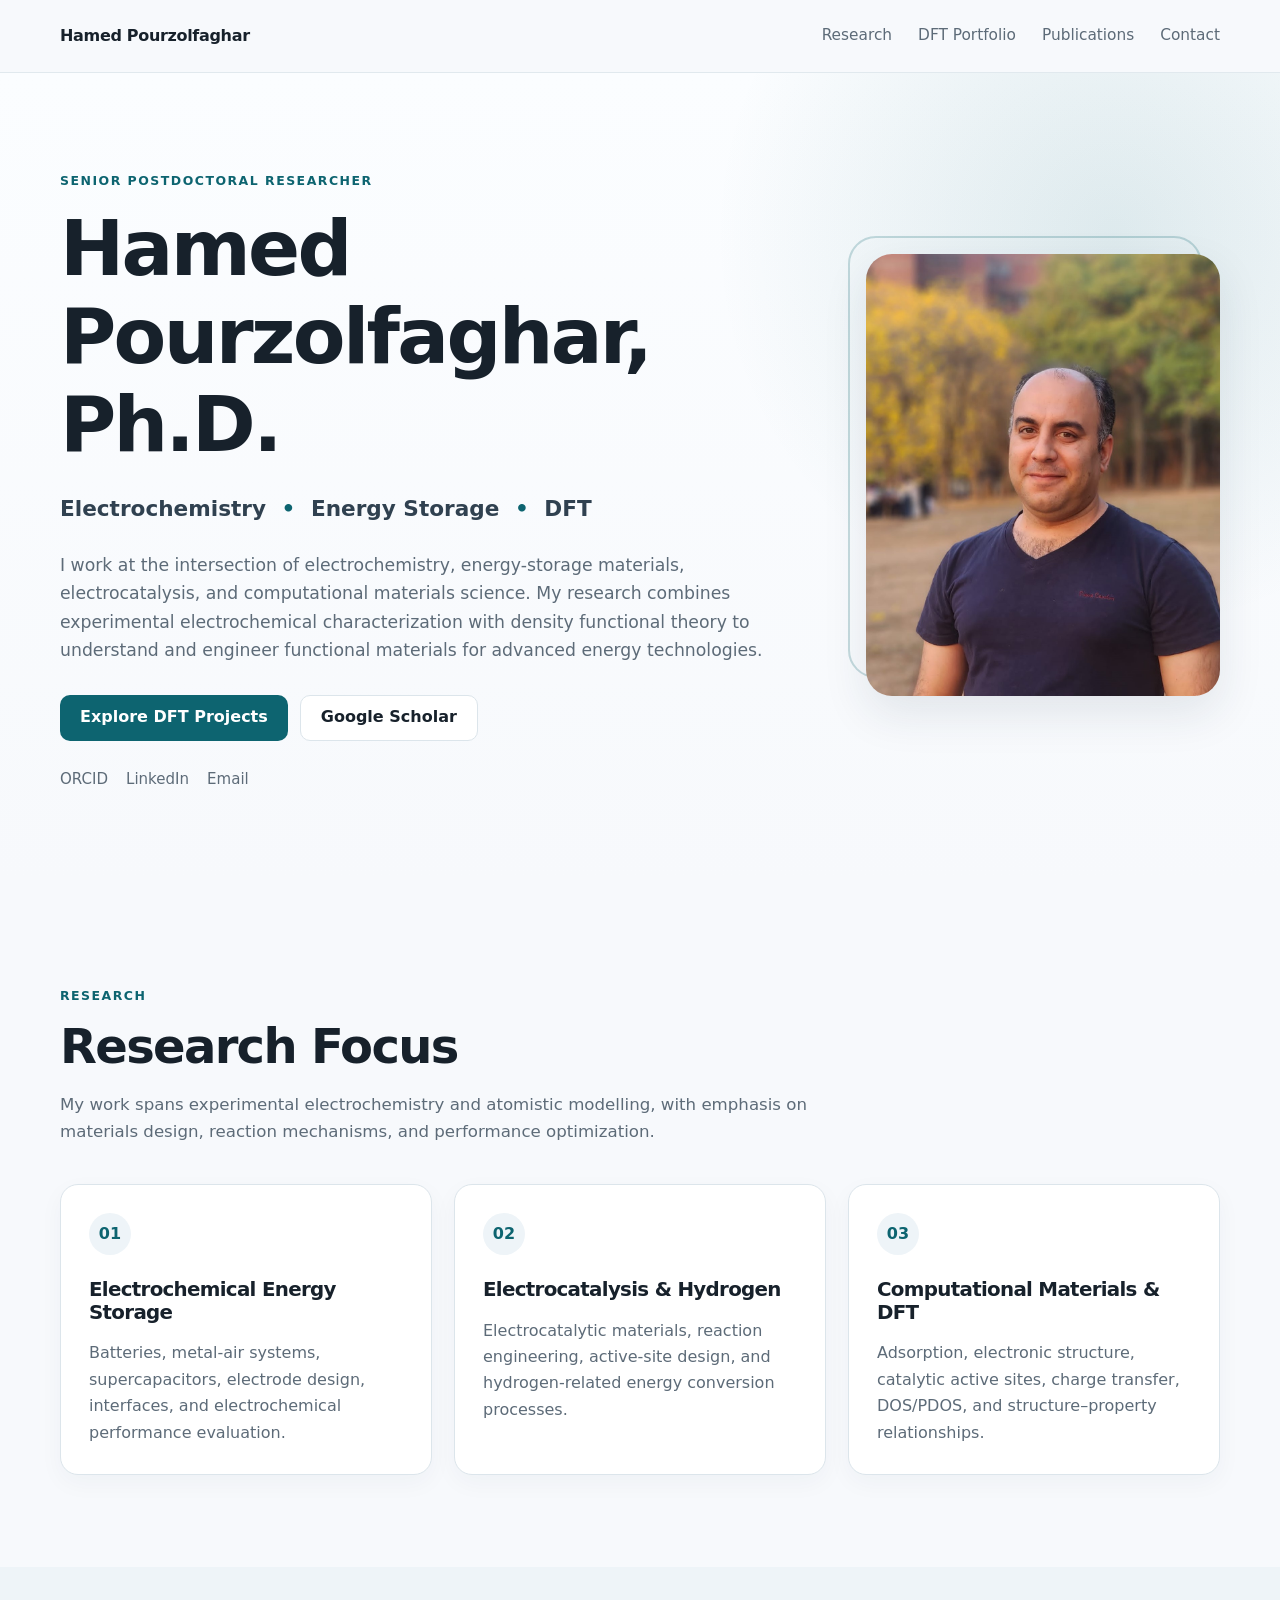
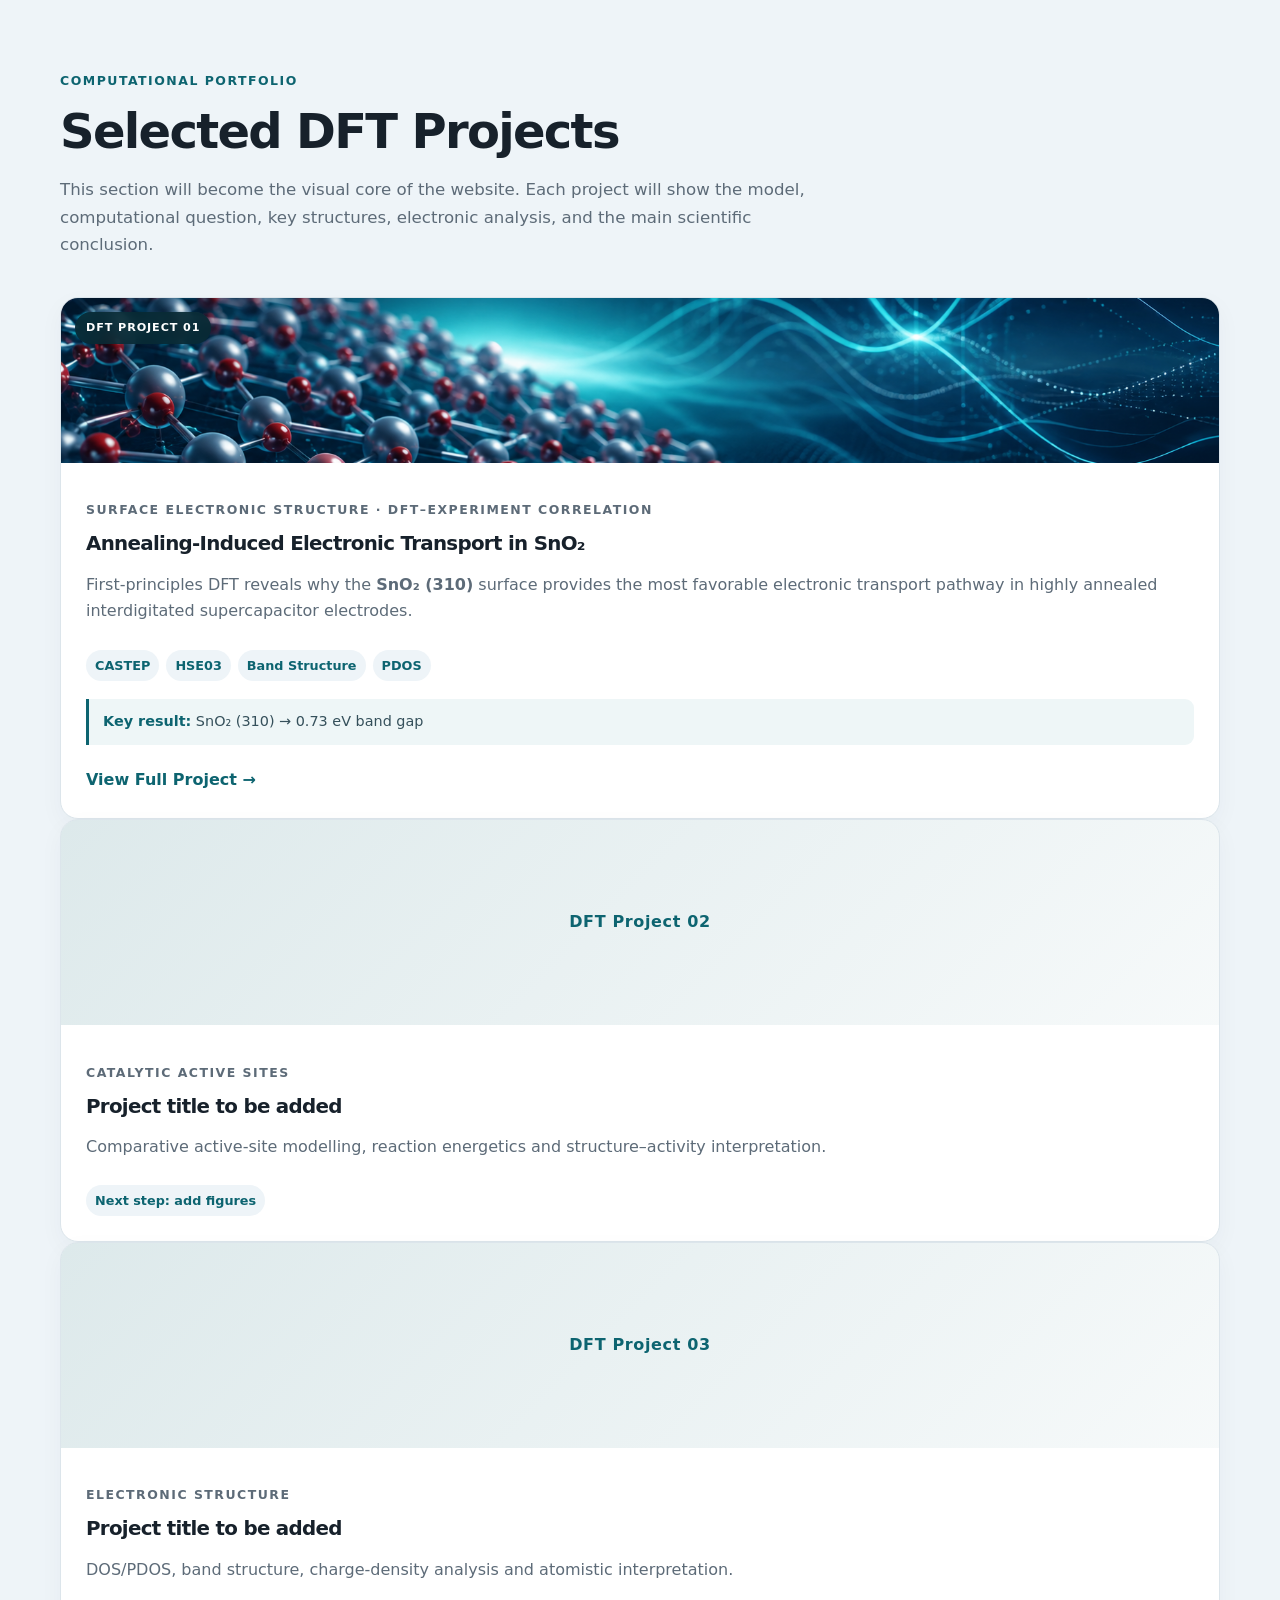
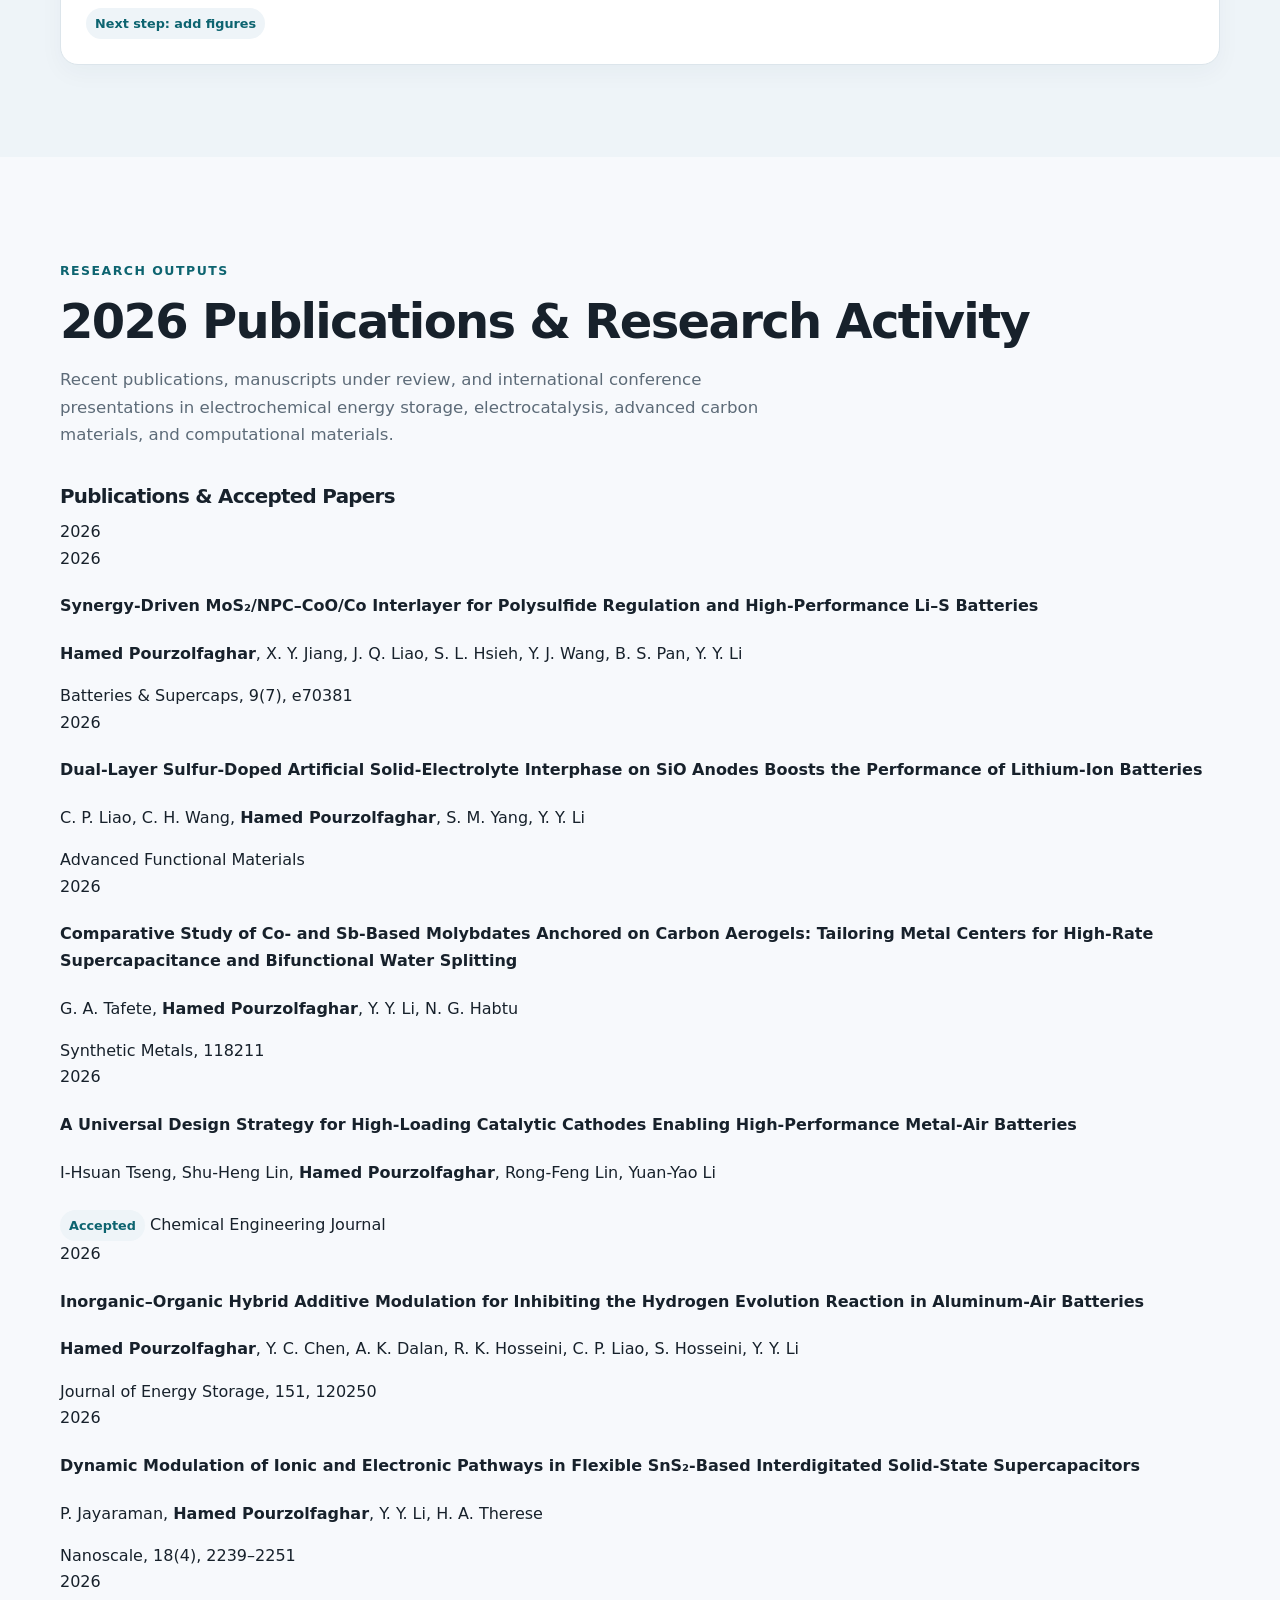
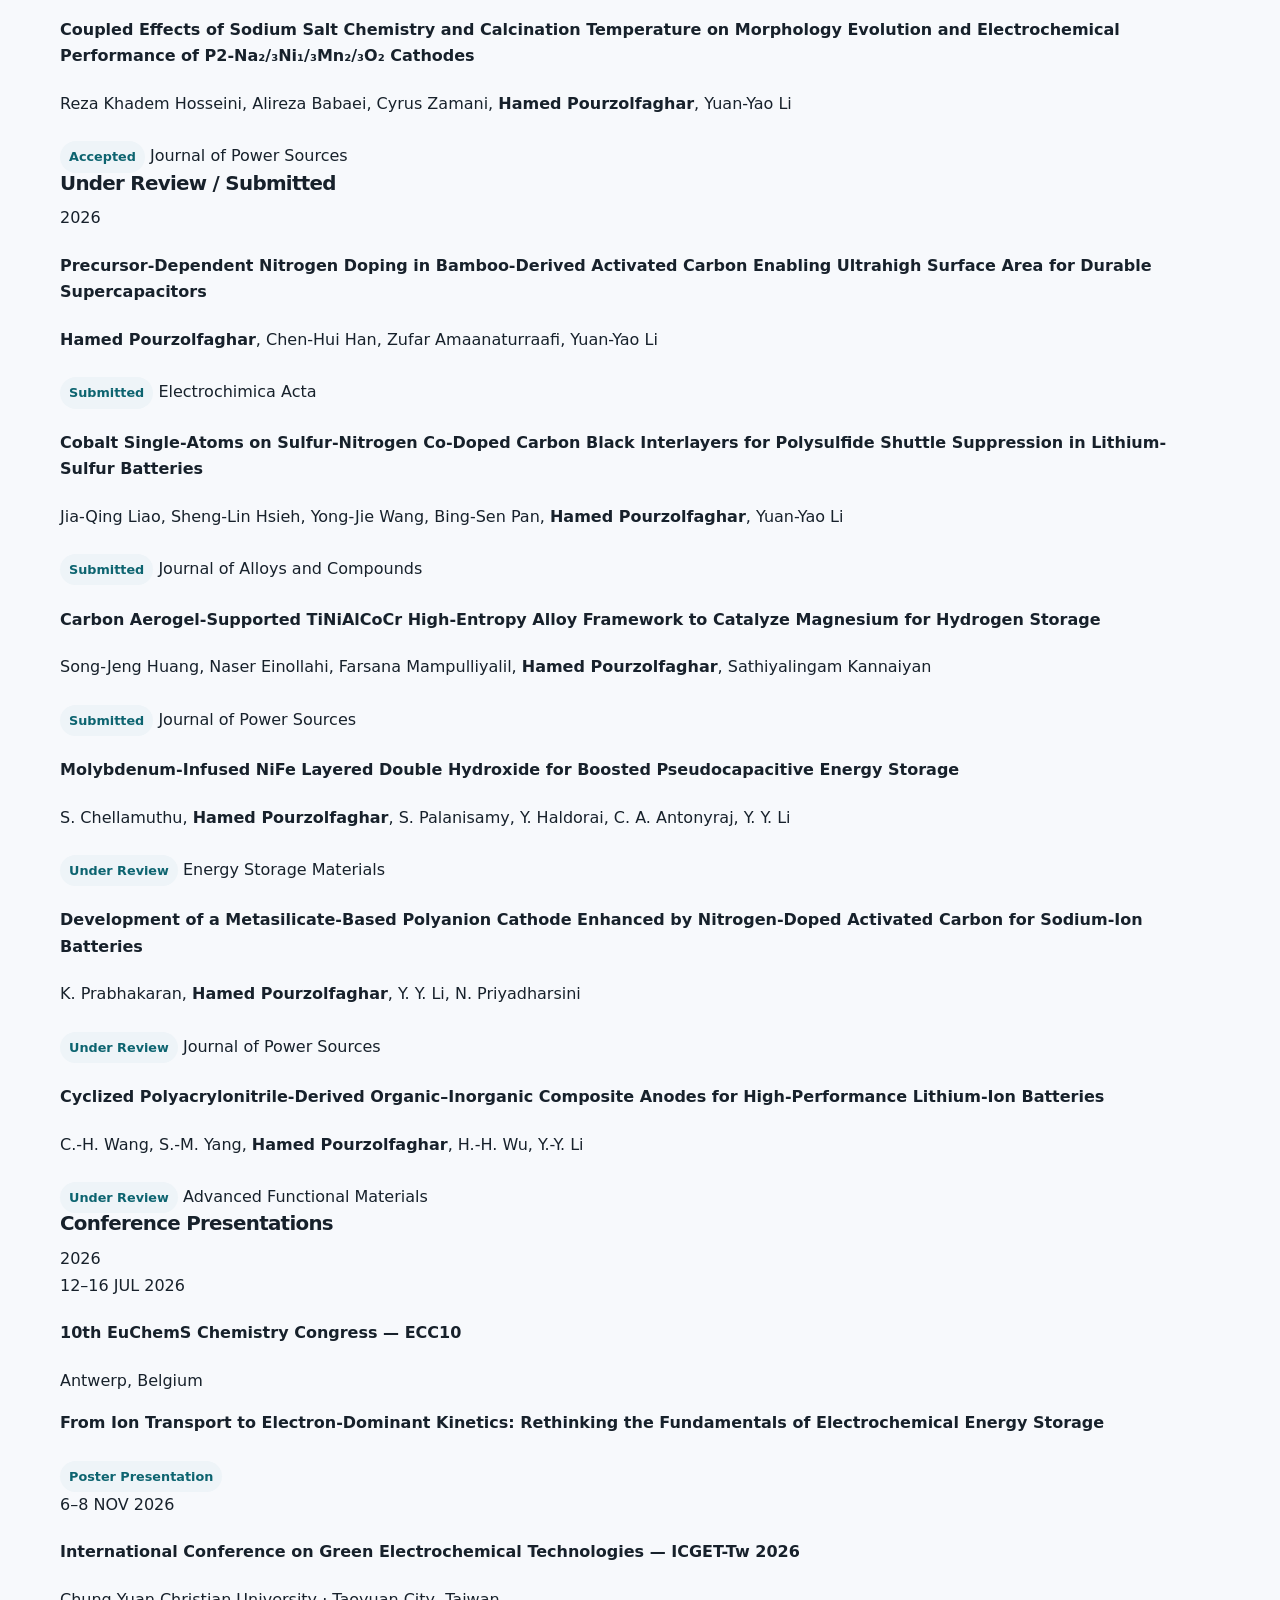
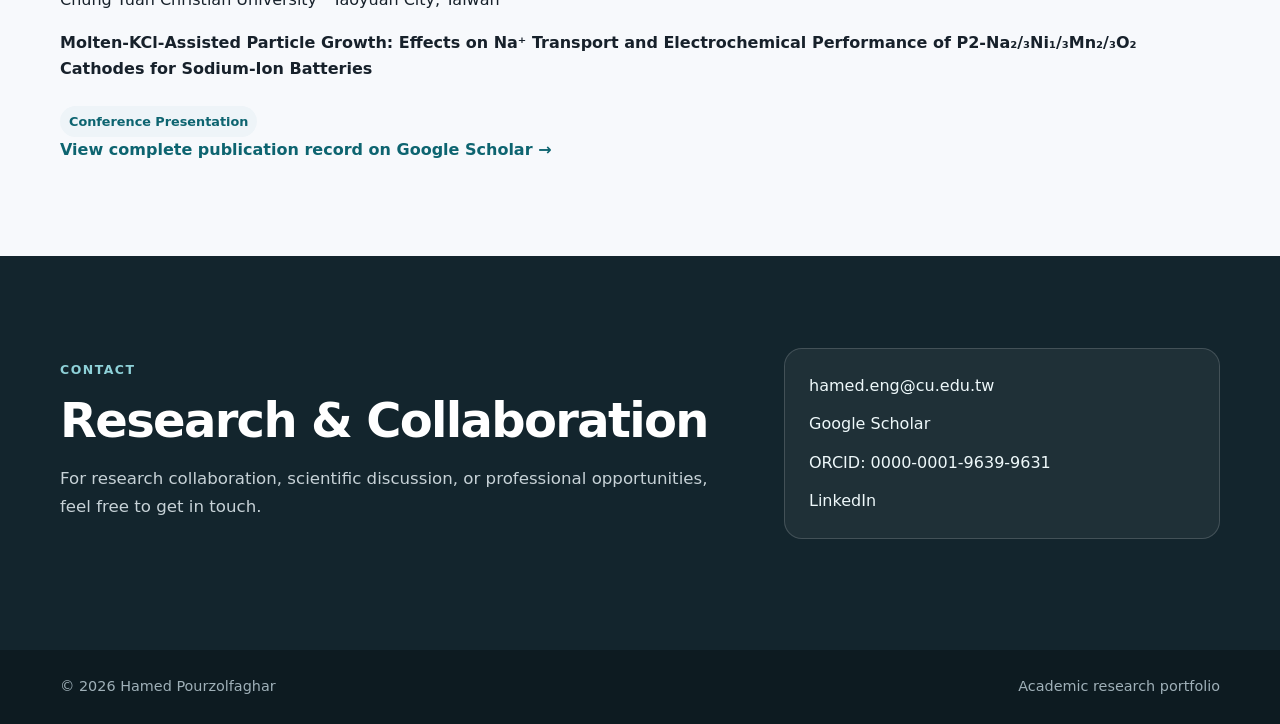
==== commit 5b441301: "Revise publications section for 2026 updates Updated the publications section to include recent rese" ====
--- a/index.html
+++ b/index.html
@@ -174,21 +174,347 @@
       </div>
     </section>
 
-    <section class="section" id="publications">
-      <div class="container">
-        <p class="section-kicker">Publications</p>
-        <h2>Selected Publications</h2>
-        <div class="publication-box">
+   <section class="section" id="publications">
+  <div class="container">
+
+    <p class="section-kicker">Research Outputs</p>
+    <h2>2026 Publications & Research Activity</h2>
+
+    <p class="section-lead">
+      Recent publications, manuscripts under review, and international
+      conference presentations in electrochemical energy storage,
+      electrocatalysis, advanced carbon materials, and computational materials.
+    </p>
+
+    <!-- =========================
+         PUBLISHED / ACCEPTED
+         ========================= -->
+
+    <div class="output-group">
+
+      <div class="output-heading">
+        <h3>Publications & Accepted Papers</h3>
+        <span class="output-count">2026</span>
+      </div>
+
+      <div class="publication-list">
+
+        <article class="publication-item featured-output">
+          <div class="publication-year">2026</div>
+          <div>
+            <h4>
+              Synergy-Driven MoS₂/NPC–CoO/Co Interlayer for Polysulfide
+              Regulation and High-Performance Li–S Batteries
+            </h4>
+            <p>
+              <strong>Hamed Pourzolfaghar</strong>, X. Y. Jiang, J. Q. Liao,
+              S. L. Hsieh, Y. J. Wang, B. S. Pan, Y. Y. Li
+            </p>
+            <span class="journal-name">Batteries & Supercaps, 9(7), e70381</span>
+          </div>
+        </article>
+
+
+        <article class="publication-item">
+          <div class="publication-year">2026</div>
+          <div>
+            <h4>
+              Dual-Layer Sulfur-Doped Artificial Solid-Electrolyte Interphase
+              on SiO Anodes Boosts the Performance of Lithium-Ion Batteries
+            </h4>
+            <p>
+              C. P. Liao, C. H. Wang, <strong>Hamed Pourzolfaghar</strong>,
+              S. M. Yang, Y. Y. Li
+            </p>
+            <span class="journal-name">Advanced Functional Materials</span>
+          </div>
+        </article>
+
+
+        <article class="publication-item">
+          <div class="publication-year">2026</div>
+          <div>
+            <h4>
+              Comparative Study of Co- and Sb-Based Molybdates Anchored on
+              Carbon Aerogels: Tailoring Metal Centers for High-Rate
+              Supercapacitance and Bifunctional Water Splitting
+            </h4>
+            <p>
+              G. A. Tafete, <strong>Hamed Pourzolfaghar</strong>,
+              Y. Y. Li, N. G. Habtu
+            </p>
+            <span class="journal-name">Synthetic Metals, 118211</span>
+          </div>
+        </article>
+
+
+        <article class="publication-item">
+          <div class="publication-year">2026</div>
+          <div>
+            <h4>
+              A Universal Design Strategy for High-Loading Catalytic Cathodes
+              Enabling High-Performance Metal-Air Batteries
+            </h4>
+            <p>
+              I-Hsuan Tseng, Shu-Heng Lin,
+              <strong>Hamed Pourzolfaghar</strong>,
+              Rong-Feng Lin, Yuan-Yao Li
+            </p>
+            <span class="status accepted">Accepted</span>
+            <span class="journal-name">Chemical Engineering Journal</span>
+          </div>
+        </article>
+
+
+        <article class="publication-item">
+          <div class="publication-year">2026</div>
+          <div>
+            <h4>
+              Inorganic–Organic Hybrid Additive Modulation for Inhibiting the
+              Hydrogen Evolution Reaction in Aluminum-Air Batteries
+            </h4>
+            <p>
+              <strong>Hamed Pourzolfaghar</strong>, Y. C. Chen,
+              A. K. Dalan, R. K. Hosseini, C. P. Liao, S. Hosseini,
+              Y. Y. Li
+            </p>
+            <span class="journal-name">
+              Journal of Energy Storage, 151, 120250
+            </span>
+          </div>
+        </article>
+
+
+        <article class="publication-item">
+          <div class="publication-year">2026</div>
+          <div>
+            <h4>
+              Dynamic Modulation of Ionic and Electronic Pathways in Flexible
+              SnS₂-Based Interdigitated Solid-State Supercapacitors
+            </h4>
+            <p>
+              P. Jayaraman, <strong>Hamed Pourzolfaghar</strong>,
+              Y. Y. Li, H. A. Therese
+            </p>
+            <span class="journal-name">
+              Nanoscale, 18(4), 2239–2251
+            </span>
+          </div>
+        </article>
+
+
+        <article class="publication-item">
+          <div class="publication-year">2026</div>
+          <div>
+            <h4>
+              Coupled Effects of Sodium Salt Chemistry and Calcination
+              Temperature on Morphology Evolution and Electrochemical
+              Performance of P2-Na₂/₃Ni₁/₃Mn₂/₃O₂ Cathodes
+            </h4>
+            <p>
+              Reza Khadem Hosseini, Alireza Babaei, Cyrus Zamani,
+              <strong>Hamed Pourzolfaghar</strong>, Yuan-Yao Li
+            </p>
+            <span class="status accepted">Accepted</span>
+            <span class="journal-name">Journal of Power Sources</span>
+          </div>
+        </article>
+
+      </div>
+    </div>
+
+
+    <!-- =========================
+         UNDER REVIEW / SUBMITTED
+         ========================= -->
+
+    <div class="output-group">
+
+      <div class="output-heading">
+        <h3>Under Review / Submitted</h3>
+        <span class="output-count">2026</span>
+      </div>
+
+      <div class="publication-list compact">
+
+        <article class="publication-item">
+          <div>
+            <h4>
+              Precursor-Dependent Nitrogen Doping in Bamboo-Derived Activated
+              Carbon Enabling Ultrahigh Surface Area for Durable Supercapacitors
+            </h4>
+            <p>
+              <strong>Hamed Pourzolfaghar</strong>, Chen-Hui Han,
+              Zufar Amaanaturraafi, Yuan-Yao Li
+            </p>
+            <span class="status review">Submitted</span>
+            <span class="journal-name">Electrochimica Acta</span>
+          </div>
+        </article>
+
+
+        <article class="publication-item">
+          <div>
+            <h4>
+              Cobalt Single-Atoms on Sulfur-Nitrogen Co-Doped Carbon Black
+              Interlayers for Polysulfide Shuttle Suppression in
+              Lithium-Sulfur Batteries
+            </h4>
+            <p>
+              Jia-Qing Liao, Sheng-Lin Hsieh, Yong-Jie Wang,
+              Bing-Sen Pan, <strong>Hamed Pourzolfaghar</strong>,
+              Yuan-Yao Li
+            </p>
+            <span class="status review">Submitted</span>
+            <span class="journal-name">
+              Journal of Alloys and Compounds
+            </span>
+          </div>
+        </article>
+
+
+        <article class="publication-item">
+          <div>
+            <h4>
+              Carbon Aerogel-Supported TiNiAlCoCr High-Entropy Alloy Framework
+              to Catalyze Magnesium for Hydrogen Storage
+            </h4>
+            <p>
+              Song-Jeng Huang, Naser Einollahi, Farsana Mampulliyalil,
+              <strong>Hamed Pourzolfaghar</strong>,
+              Sathiyalingam Kannaiyan
+            </p>
+            <span class="status review">Submitted</span>
+            <span class="journal-name">Journal of Power Sources</span>
+          </div>
+        </article>
+
+
+        <article class="publication-item">
+          <div>
+            <h4>
+              Molybdenum-Infused NiFe Layered Double Hydroxide for Boosted
+              Pseudocapacitive Energy Storage
+            </h4>
+            <p>
+              S. Chellamuthu, <strong>Hamed Pourzolfaghar</strong>,
+              S. Palanisamy, Y. Haldorai, C. A. Antonyraj, Y. Y. Li
+            </p>
+            <span class="status review">Under Review</span>
+            <span class="journal-name">Energy Storage Materials</span>
+          </div>
+        </article>
+
+
+        <article class="publication-item">
+          <div>
+            <h4>
+              Development of a Metasilicate-Based Polyanion Cathode Enhanced
+              by Nitrogen-Doped Activated Carbon for Sodium-Ion Batteries
+            </h4>
+            <p>
+              K. Prabhakaran, <strong>Hamed Pourzolfaghar</strong>,
+              Y. Y. Li, N. Priyadharsini
+            </p>
+            <span class="status review">Under Review</span>
+            <span class="journal-name">Journal of Power Sources</span>
+          </div>
+        </article>
+
+
+        <article class="publication-item">
+          <div>
+            <h4>
+              Cyclized Polyacrylonitrile-Derived Organic–Inorganic Composite
+              Anodes for High-Performance Lithium-Ion Batteries
+            </h4>
+            <p>
+              C.-H. Wang, S.-M. Yang,
+              <strong>Hamed Pourzolfaghar</strong>,
+              H.-H. Wu, Y.-Y. Li
+            </p>
+            <span class="status review">Under Review</span>
+            <span class="journal-name">
+              Advanced Functional Materials
+            </span>
+          </div>
+        </article>
+
+      </div>
+    </div>
+
+
+    <!-- =========================
+         CONFERENCES
+         ========================= -->
+
+    <div class="output-group">
+
+      <div class="output-heading">
+        <h3>Conference Presentations</h3>
+        <span class="output-count">2026</span>
+      </div>
+
+      <div class="conference-grid">
+
+        <article class="conference-card">
+          <div class="conference-date">12–16 JUL 2026</div>
+
+          <h4>10th EuChemS Chemistry Congress — ECC10</h4>
+
+          <p class="conference-location">
+            Antwerp, Belgium
+          </p>
+
           <p>
-            A curated selection of publications will be added here with journal, year,
-            DOI, and a short one-line description of the contribution.
+            <strong>
+              From Ion Transport to Electron-Dominant Kinetics:
+              Rethinking the Fundamentals of Electrochemical Energy Storage
+            </strong>
           </p>
-          <a class="text-link" href="https://scholar.google.com/citations?user=iEouX6wAAAAJ&hl=en" target="_blank" rel="noopener">
-            View complete publication record on Google Scholar →
-          </a>
-        </div>
-      </div>
-    </section>
+
+          <span class="status conference">Poster Presentation</span>
+        </article>
+
+
+        <article class="conference-card">
+          <div class="conference-date">6–8 NOV 2026</div>
+
+          <h4>
+            International Conference on Green Electrochemical Technologies
+            — ICGET-Tw 2026
+          </h4>
+
+          <p class="conference-location">
+            Chung Yuan Christian University · Taoyuan City, Taiwan
+          </p>
+
+          <p>
+            <strong>
+              Molten-KCl-Assisted Particle Growth: Effects on Na⁺ Transport
+              and Electrochemical Performance of
+              P2-Na₂/₃Ni₁/₃Mn₂/₃O₂ Cathodes for Sodium-Ion Batteries
+            </strong>
+          </p>
+
+          <span class="status conference">Conference Presentation</span>
+        </article>
+
+      </div>
+    </div>
+
+
+    <div class="publication-footer">
+      <a class="text-link"
+         href="https://scholar.google.com/citations?user=iEouX6wAAAAJ&hl=en"
+         target="_blank"
+         rel="noopener">
+        View complete publication record on Google Scholar →
+      </a>
+    </div>
+
+  </div>
+</section>
 
     <section class="section contact-section" id="contact">
       <div class="container contact-grid">
--- a/style.css
+++ b/style.css
@@ -555,3 +555,22 @@
   }
 
 }
+/* Compact DFT project cover image */
+
+.project-image-wrap {
+  height: 165px;
+  aspect-ratio: auto;
+}
+
+.project-image {
+  width: 100%;
+  height: 100%;
+  object-fit: cover;
+  object-position: center;
+}
+
+@media (max-width: 650px) {
+  .project-image-wrap {
+    height: 145px;
+  }
+}
